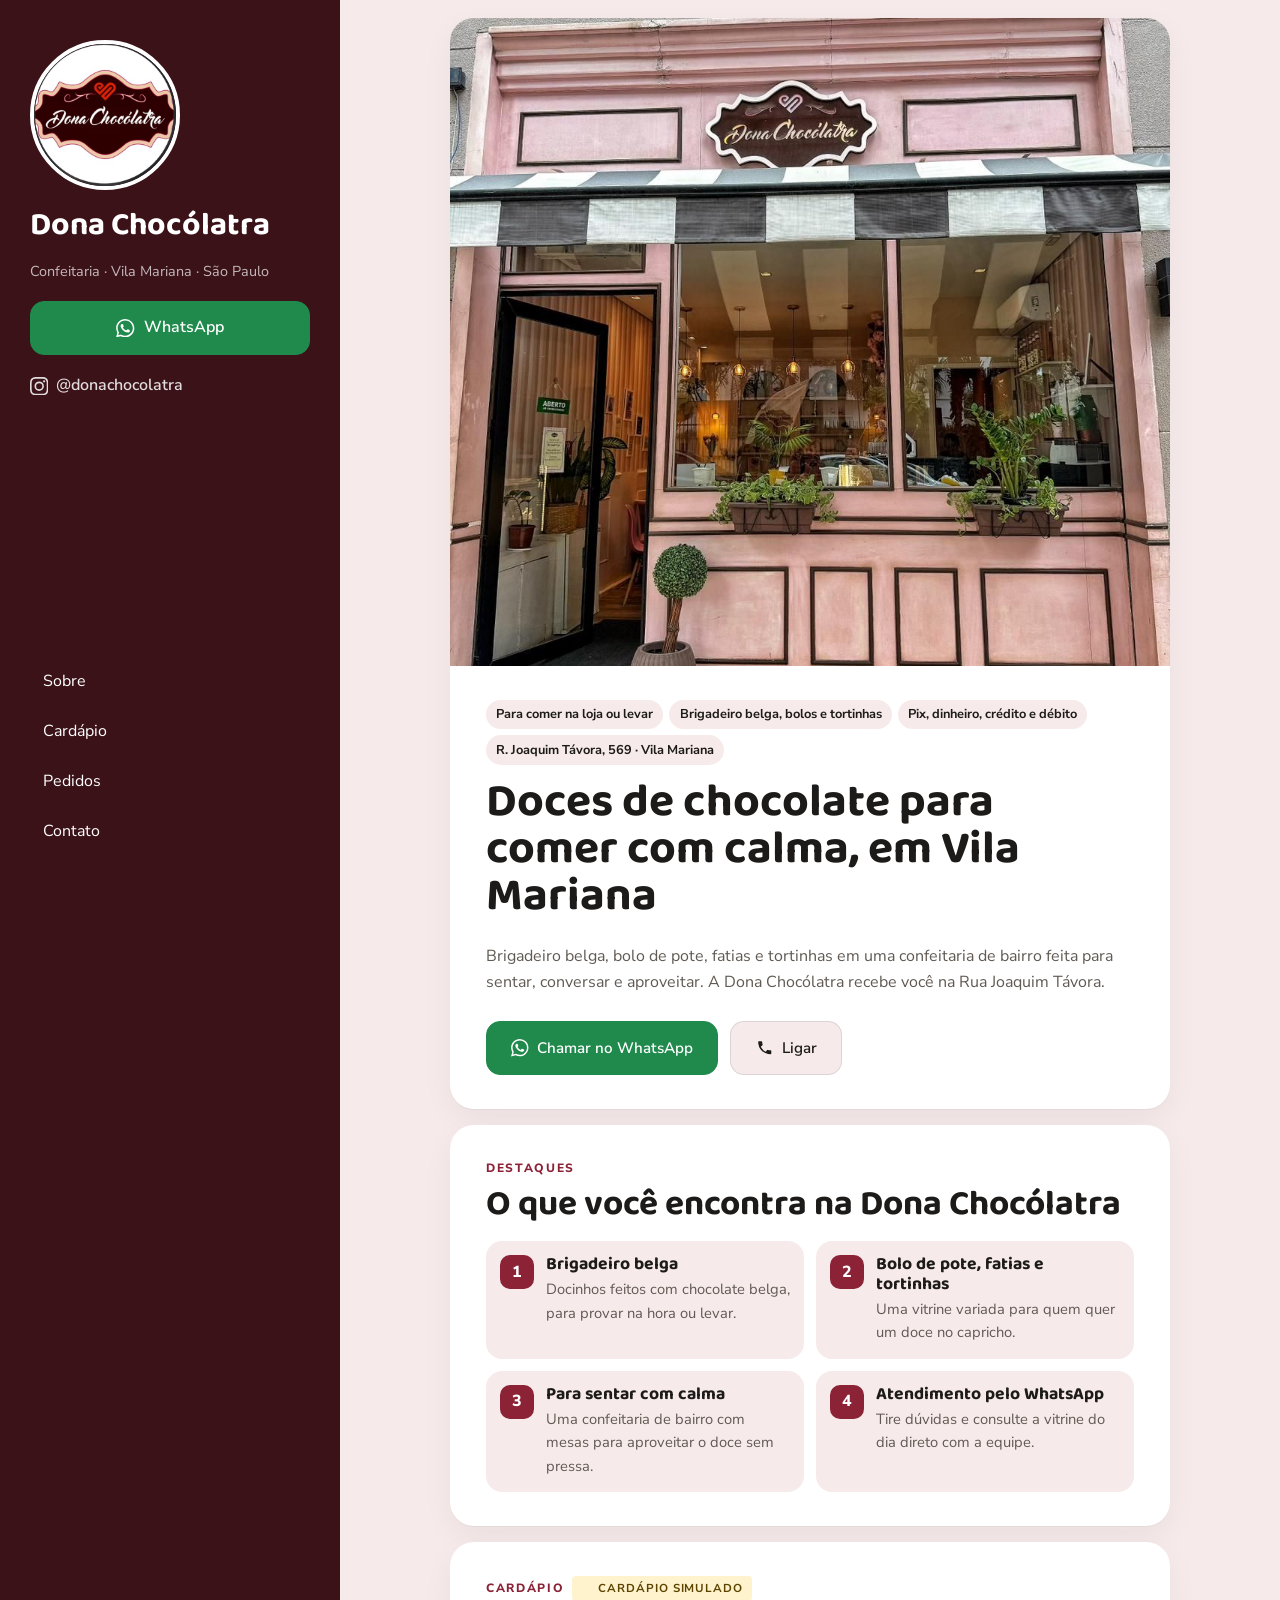
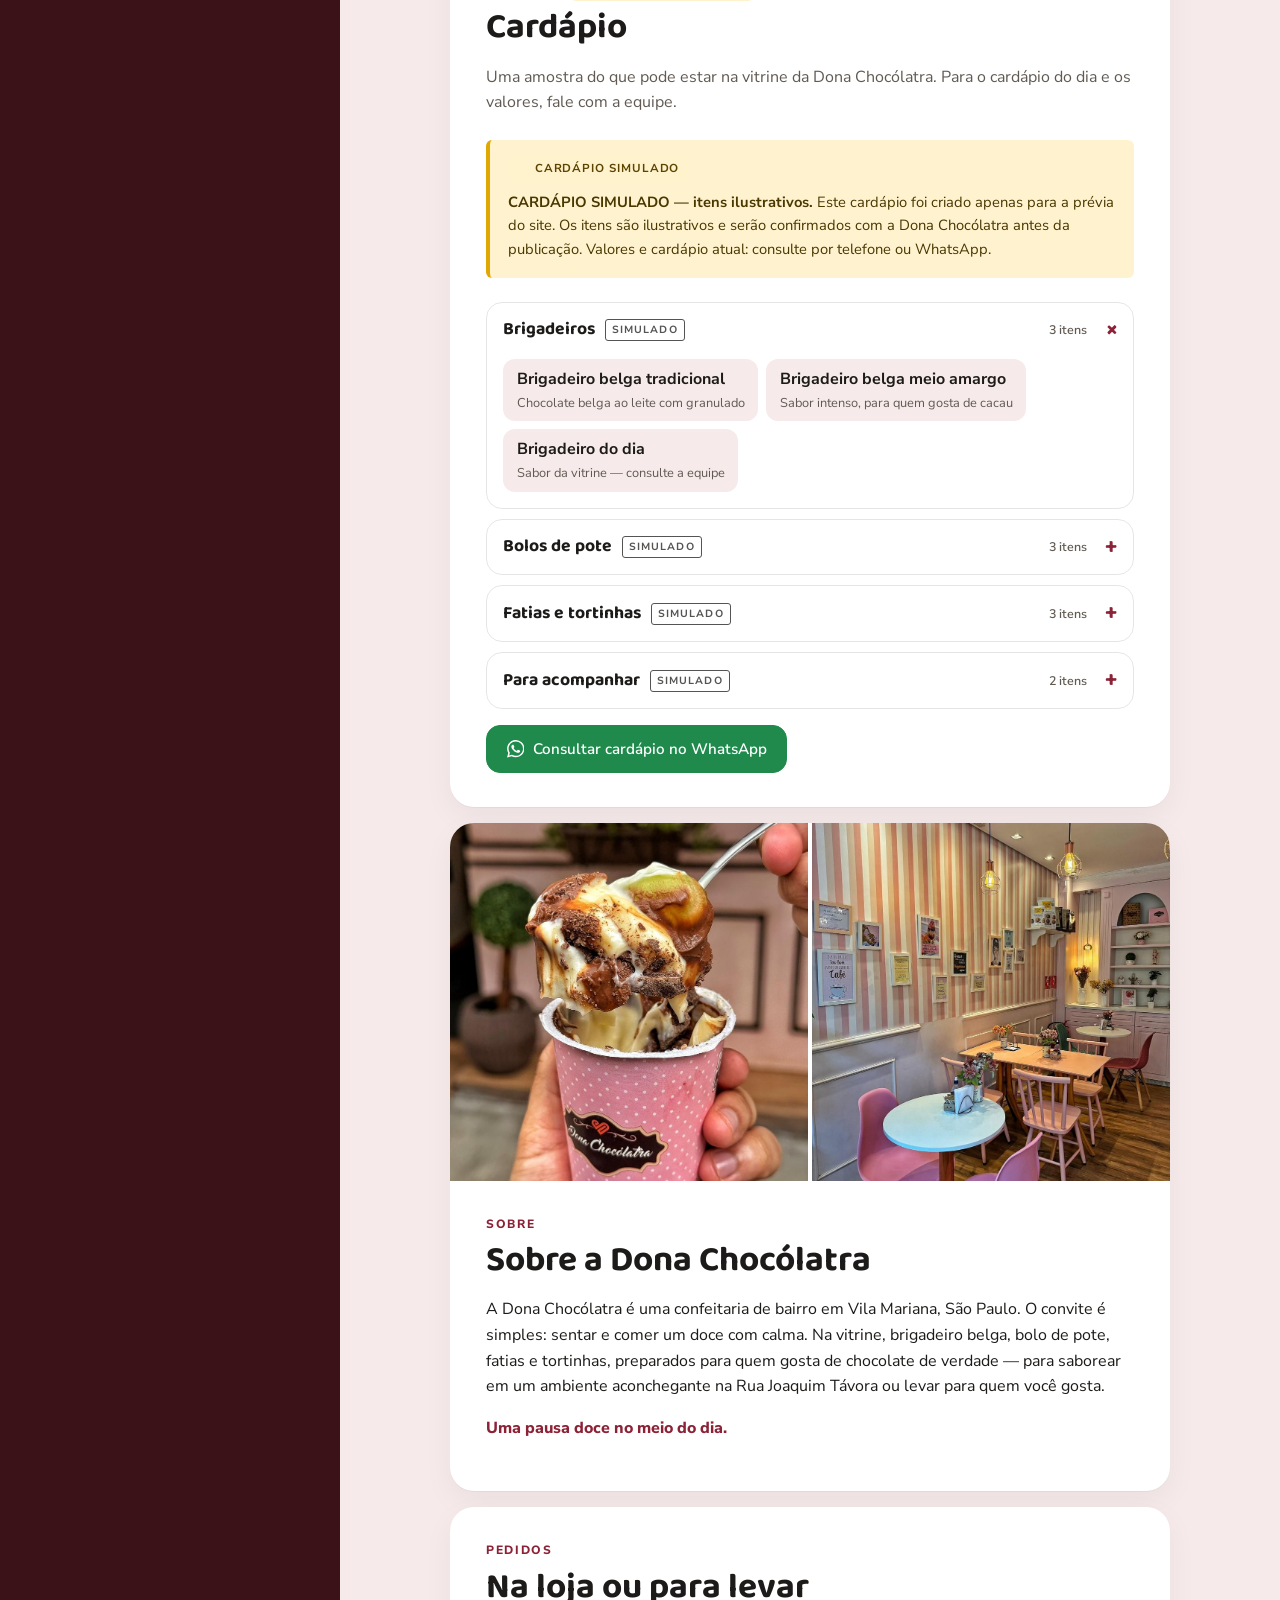
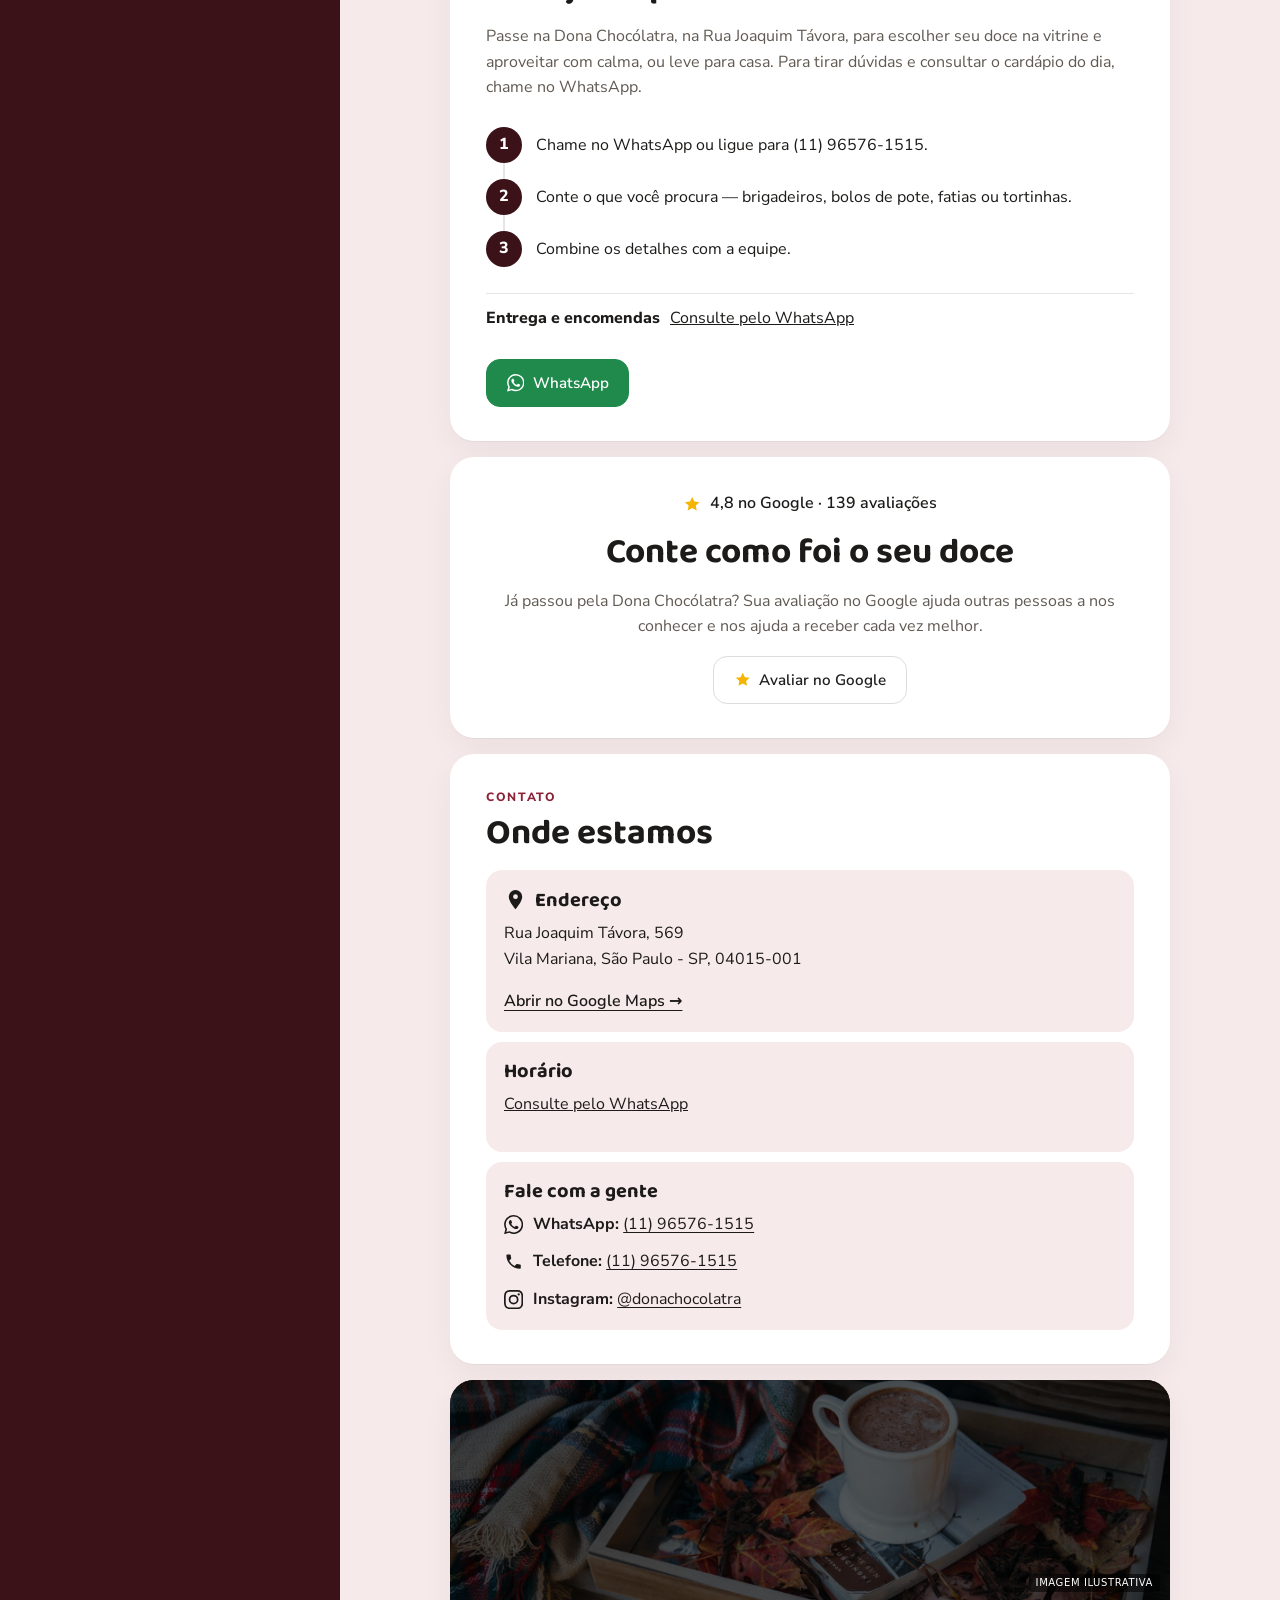
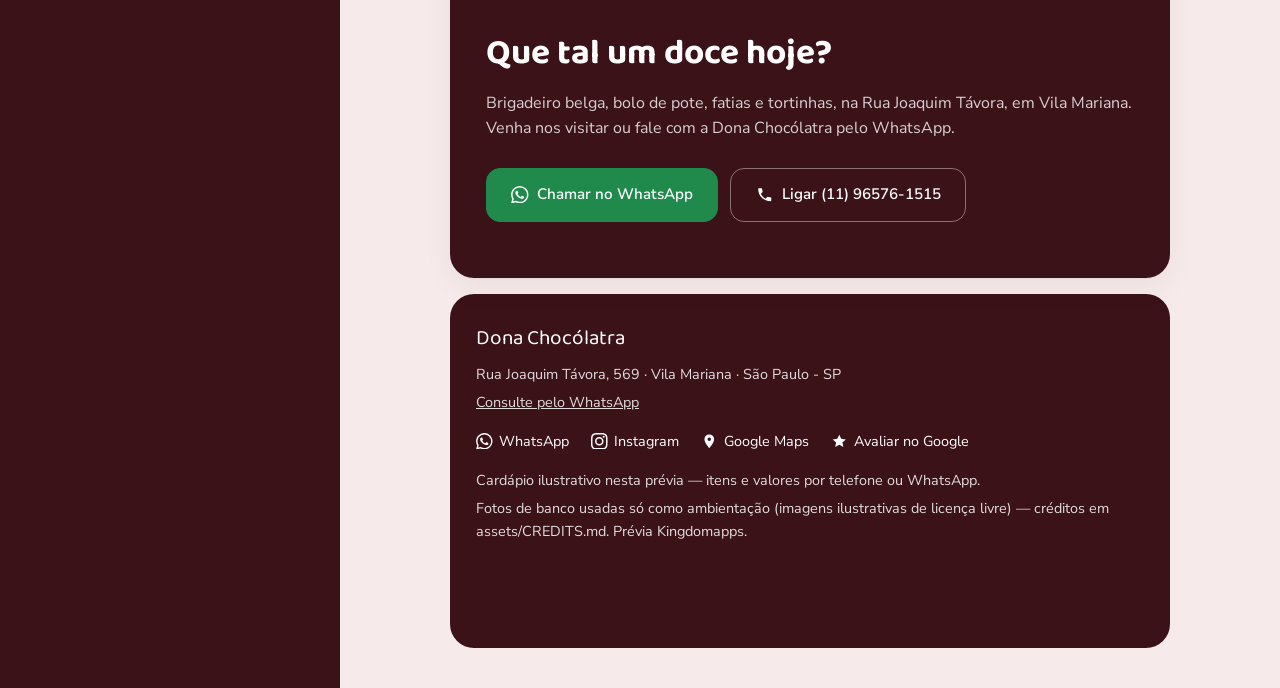
==== v2/index.html @ 901266a9 "publish: Dona Chocólatra — 2 estruturas de layout (copy.md)" ====
<!DOCTYPE html>
<html lang="pt-BR">
<head>
<meta charset="UTF-8" />
<meta name="viewport" content="width=device-width, initial-scale=1" />
<meta name="robots" content="noindex, nofollow" />
<title>Dona Chocólatra | Confeitaria em Vila Mariana, São Paulo</title>
<meta name="description" content="Confeitaria de bairro em Vila Mariana, na Rua Joaquim Távora. Brigadeiro belga, bolo de pote, fatias e tortinhas para comer com calma na loja ou levar. Chame a Dona Chocólatra no WhatsApp." />
<meta name="theme-color" content="#3a1218" />
<link rel="preconnect" href="https://fonts.googleapis.com" />
<link rel="preconnect" href="https://fonts.gstatic.com" crossorigin />
<link rel="stylesheet" href="https://fonts.googleapis.com/css2?family=Baloo+2:wght@600;700;800&family=Nunito+Sans:wght@400;600;700;800&display=swap" />
<link rel="stylesheet" href="../assets/core.css" />
<link rel="stylesheet" href="../assets/E04.css" />
<link rel="stylesheet" href="../assets/lead.css" />
<style>:root{--brand:#8c2236;--brand2:#fbeef0;--brand-ink:#3a1218}</style>
</head>
<body class="est-E04" data-hours='{}' data-hours-unknown='[]'>
<!-- Kingdomapps · estrutura E04 (Coluna de pedido) · v2 · copy: copy.md -->
<a class="skip" href="#conteudo">Pular para o conteúdo</a>
<div class="e4-shell">
<header class="site-header e4-side" id="header">
  <div class="e4-side-inner">
    <a class="brand e4-brand" href="#topo" aria-label="Dona Chocólatra — início"><img class="brand-logo e4-logo" src="../assets/img/logo.jpg" width="400" height="400" alt="Logotipo Dona Chocólatra — placa vinho com coração vermelho e nome em letra cursiva" /><span class="brand-word">Dona Chocólatra</span></a>
    <p class="e4-side-line">Confeitaria · Vila Mariana · São Paulo</p>
    <a class="btn btn-wa btn-lg header-cta e4-side-wa" href="https://wa.me/5511965761515?text=Ol%C3%A1%21%20Vim%20pelo%20site%20da%20Dona%20Choc%C3%B3latra%20e%20gostaria%20de%20mais%20informa%C3%A7%C3%B5es." target="_blank" rel="noopener"><svg viewBox="0 0 24 24" aria-hidden="true" focusable="false"><path fill="currentColor" d="M17.47 14.38c-.3-.15-1.76-.87-2.03-.97-.27-.1-.47-.15-.67.15-.2.3-.77.97-.94 1.16-.17.2-.35.22-.64.07-.3-.15-1.26-.46-2.39-1.47-.88-.79-1.48-1.76-1.65-2.06-.17-.3-.02-.46.13-.6.13-.14.3-.35.45-.52.15-.17.2-.3.3-.5.1-.2.05-.37-.03-.52-.07-.15-.67-1.61-.92-2.2-.24-.58-.49-.5-.67-.51h-.57c-.2 0-.52.07-.8.37-.27.3-1.04 1.02-1.04 2.48s1.07 2.88 1.21 3.07c.15.2 2.1 3.2 5.08 4.49.71.31 1.26.49 1.7.63.71.22 1.36.19 1.87.12.57-.09 1.76-.72 2-1.41.25-.7.25-1.29.18-1.41-.08-.13-.27-.2-.57-.35zM12.05 21.78a9.87 9.87 0 0 1-5.03-1.38l-.36-.21-3.74.98 1-3.65-.24-.37a9.86 9.86 0 0 1-1.51-5.26c0-5.45 4.44-9.88 9.89-9.88 2.64 0 5.12 1.03 6.99 2.9a9.83 9.83 0 0 1 2.89 6.99c0 5.45-4.44 9.88-9.89 9.88zm8.41-18.3A11.82 11.82 0 0 0 12.05 0C5.5 0 .16 5.34.16 11.89c0 2.1.55 4.14 1.59 5.95L.06 24l6.3-1.65a11.88 11.88 0 0 0 5.69 1.45c6.55 0 11.89-5.34 11.89-11.89 0-3.18-1.24-6.17-3.48-8.41z"/></svg><span>WhatsApp</span></a>
    <a class="e4-side-ig" href="https://instagram.com/donachocolatra" target="_blank" rel="noopener"><svg viewBox="0 0 24 24" aria-hidden="true" focusable="false"><path fill="currentColor" d="M12 2.2c3.2 0 3.58.01 4.85.07 3.25.15 4.77 1.69 4.92 4.92.06 1.27.07 1.65.07 4.85s-.01 3.58-.07 4.85c-.15 3.23-1.66 4.77-4.92 4.92-1.27.06-1.65.07-4.85.07s-3.58-.01-4.85-.07c-3.26-.15-4.77-1.7-4.92-4.92C2.17 15.58 2.16 15.2 2.16 12s.01-3.58.07-4.85C2.38 3.92 3.9 2.38 7.15 2.23 8.42 2.17 8.8 2.16 12 2.16zM12 0C8.74 0 8.33.01 7.05.07 2.7.27.27 2.69.07 7.05.01 8.33 0 8.74 0 12s.01 3.67.07 4.95c.2 4.36 2.62 6.78 6.98 6.98C8.33 23.99 8.74 24 12 24s3.67-.01 4.95-.07c4.35-.2 6.78-2.62 6.98-6.98.06-1.28.07-1.69.07-4.95s-.01-3.67-.07-4.95c-.2-4.35-2.62-6.78-6.98-6.98C15.67.01 15.26 0 12 0zm0 5.84a6.16 6.16 0 1 0 0 12.32 6.16 6.16 0 0 0 0-12.32zM12 16a4 4 0 1 1 0-8 4 4 0 0 1 0 8zm6.4-11.85a1.44 1.44 0 1 0 0 2.88 1.44 1.44 0 0 0 0-2.88z"/></svg><span>@donachocolatra</span></a>
    <nav class="site-nav e4-nav" id="site-nav" aria-label="Principal"><ul><li><a href="#sobre">Sobre</a></li><li><a href="#cardapio">Cardápio</a></li><li><a href="#entrega">Pedidos</a></li><li><a href="#contato">Contato</a></li></ul></nav>
  </div>
</header>
<div class="e4-feed">
<main id="conteudo">
<section class="e4-card e4-post" id="topo" aria-labelledby="hero-title">
  <figure class="e4-post-media"><img src="../assets/img/fotos-foto-1.jpg" width="960" height="1280" alt="Fachada rosa da Dona Chocólatra na Rua Joaquim Távora, com toldo listrado e plantas na janela" fetchpriority="high" /></figure>
  <div class="e4-pad">
    <ul class="e4-pills"><li>Para comer na loja ou levar</li><li>Brigadeiro belga, bolos e tortinhas</li><li>Pix, dinheiro, crédito e débito</li><li>R. Joaquim Távora, 569 · Vila Mariana</li></ul>
    <h1 id="hero-title">Doces de chocolate para comer com calma, em Vila Mariana</h1>
    <p class="e4-lead">Brigadeiro belga, bolo de pote, fatias e tortinhas em uma confeitaria de bairro feita para sentar, conversar e aproveitar. A Dona Chocólatra recebe você na Rua Joaquim Távora.</p>
    <div class="hero-ctas"><a class="btn btn-wa btn-lg" href="https://wa.me/5511965761515?text=Ol%C3%A1%21%20Vim%20pelo%20site%20da%20Dona%20Choc%C3%B3latra%20e%20gostaria%20de%20mais%20informa%C3%A7%C3%B5es." target="_blank" rel="noopener"><svg viewBox="0 0 24 24" aria-hidden="true" focusable="false"><path fill="currentColor" d="M17.47 14.38c-.3-.15-1.76-.87-2.03-.97-.27-.1-.47-.15-.67.15-.2.3-.77.97-.94 1.16-.17.2-.35.22-.64.07-.3-.15-1.26-.46-2.39-1.47-.88-.79-1.48-1.76-1.65-2.06-.17-.3-.02-.46.13-.6.13-.14.3-.35.45-.52.15-.17.2-.3.3-.5.1-.2.05-.37-.03-.52-.07-.15-.67-1.61-.92-2.2-.24-.58-.49-.5-.67-.51h-.57c-.2 0-.52.07-.8.37-.27.3-1.04 1.02-1.04 2.48s1.07 2.88 1.21 3.07c.15.2 2.1 3.2 5.08 4.49.71.31 1.26.49 1.7.63.71.22 1.36.19 1.87.12.57-.09 1.76-.72 2-1.41.25-.7.25-1.29.18-1.41-.08-.13-.27-.2-.57-.35zM12.05 21.78a9.87 9.87 0 0 1-5.03-1.38l-.36-.21-3.74.98 1-3.65-.24-.37a9.86 9.86 0 0 1-1.51-5.26c0-5.45 4.44-9.88 9.89-9.88 2.64 0 5.12 1.03 6.99 2.9a9.83 9.83 0 0 1 2.89 6.99c0 5.45-4.44 9.88-9.89 9.88zm8.41-18.3A11.82 11.82 0 0 0 12.05 0C5.5 0 .16 5.34.16 11.89c0 2.1.55 4.14 1.59 5.95L.06 24l6.3-1.65a11.88 11.88 0 0 0 5.69 1.45c6.55 0 11.89-5.34 11.89-11.89 0-3.18-1.24-6.17-3.48-8.41z"/></svg><span>Chamar no WhatsApp</span></a><a class="btn btn-ghost btn-lg btn-tel" href="tel:+5511965761515"><svg viewBox="0 0 24 24" aria-hidden="true" focusable="false"><path fill="currentColor" d="M6.6 10.8a15.1 15.1 0 0 0 6.6 6.6l2.2-2.2a1 1 0 0 1 1-.25 11.4 11.4 0 0 0 3.6.57 1 1 0 0 1 1 1V20a1 1 0 0 1-1 1A17 17 0 0 1 3 4a1 1 0 0 1 1-1h3.5a1 1 0 0 1 1 1c0 1.25.2 2.45.57 3.57a1 1 0 0 1-.25 1z"/></svg><span>Ligar</span></a></div>
  </div>
</section>
<section class="e4-card e4-pad" id="destaques" aria-labelledby="dest-title">
  <p class="e4-kicker">Destaques</p><h2 id="dest-title">O que você encontra na Dona Chocólatra</h2><ul class="e4-feats"><li><span class="e4-ico" aria-hidden="true">1</span><div><h3>Brigadeiro belga</h3><p>Docinhos feitos com chocolate belga, para provar na hora ou levar.</p></div></li><li><span class="e4-ico" aria-hidden="true">2</span><div><h3>Bolo de pote, fatias e tortinhas</h3><p>Uma vitrine variada para quem quer um doce no capricho.</p></div></li><li><span class="e4-ico" aria-hidden="true">3</span><div><h3>Para sentar com calma</h3><p>Uma confeitaria de bairro com mesas para aproveitar o doce sem pressa.</p></div></li><li><span class="e4-ico" aria-hidden="true">4</span><div><h3>Atendimento pelo WhatsApp</h3><p>Tire dúvidas e consulte a vitrine do dia direto com a equipe.</p></div></li></ul>
</section>
<section class="e4-card e4-pad" id="cardapio" aria-labelledby="menu-title">
  <p class="e4-kicker">Cardápio <span class="sim-badge">Cardápio simulado</span></p>
  <h2 id="menu-title">Cardápio</h2><p class="e4-muted">Uma amostra do que pode estar na vitrine da Dona Chocólatra. Para o cardápio do dia e os valores, fale com a equipe.</p>
  <div class="sim-notice" role="note"><span class="sim-badge">Cardápio simulado</span><p><strong>CARDÁPIO SIMULADO — itens ilustrativos.</strong> Este cardápio foi criado apenas para a prévia do site. Os itens são ilustrativos e serão confirmados com a Dona Chocólatra antes da publicação. Valores e cardápio atual: consulte por telefone ou WhatsApp.</p></div>
  <div class="e4-accs"><details class="e4-acc" open><summary><span>Brigadeiros</span> <span class="sim-tag">Simulado</span><span class="e4-count">3 itens</span></summary><ul class="e4-dishes"><li><span class="e4-dish">Brigadeiro belga tradicional</span><small>Chocolate belga ao leite com granulado</small></li><li><span class="e4-dish">Brigadeiro belga meio amargo</span><small>Sabor intenso, para quem gosta de cacau</small></li><li><span class="e4-dish">Brigadeiro do dia</span><small>Sabor da vitrine — consulte a equipe</small></li></ul></details><details class="e4-acc"><summary><span>Bolos de pote</span> <span class="sim-tag">Simulado</span><span class="e4-count">3 itens</span></summary><ul class="e4-dishes"><li><span class="e4-dish">Bolo de pote de chocolate</span><small>Camadas de massa de chocolate e creme</small></li><li><span class="e4-dish">Bolo de pote de dois chocolates</span><small>Creme de chocolate ao leite e chocolate branco</small></li><li><span class="e4-dish">Bolo de pote do dia</span><small>Sabor da semana — consulte a vitrine</small></li></ul></details><details class="e4-acc"><summary><span>Fatias e tortinhas</span> <span class="sim-tag">Simulado</span><span class="e4-count">3 itens</span></summary><ul class="e4-dishes"><li><span class="e4-dish">Fatia de bolo de chocolate</span><small>Massa úmida com recheio cremoso</small></li><li><span class="e4-dish">Tortinha de chocolate</span><small>Base crocante e ganache</small></li><li><span class="e4-dish">Tortinha do dia</span><small>Criação da semana — consulte a equipe</small></li></ul></details><details class="e4-acc"><summary><span>Para acompanhar</span> <span class="sim-tag">Simulado</span><span class="e4-count">2 itens</span></summary><ul class="e4-dishes"><li><span class="e4-dish">Café espresso</span><small>Café curto para acompanhar o doce</small></li><li><span class="e4-dish">Chocolate quente</span><small>Bebida cremosa de chocolate</small></li></ul></details></div>
  <div class="e4-card-cta"><a class="btn btn-wa" href="https://wa.me/5511965761515?text=Ol%C3%A1%21%20Vim%20pelo%20site%20da%20Dona%20Choc%C3%B3latra%20e%20gostaria%20de%20mais%20informa%C3%A7%C3%B5es." target="_blank" rel="noopener"><svg viewBox="0 0 24 24" aria-hidden="true" focusable="false"><path fill="currentColor" d="M17.47 14.38c-.3-.15-1.76-.87-2.03-.97-.27-.1-.47-.15-.67.15-.2.3-.77.97-.94 1.16-.17.2-.35.22-.64.07-.3-.15-1.26-.46-2.39-1.47-.88-.79-1.48-1.76-1.65-2.06-.17-.3-.02-.46.13-.6.13-.14.3-.35.45-.52.15-.17.2-.3.3-.5.1-.2.05-.37-.03-.52-.07-.15-.67-1.61-.92-2.2-.24-.58-.49-.5-.67-.51h-.57c-.2 0-.52.07-.8.37-.27.3-1.04 1.02-1.04 2.48s1.07 2.88 1.21 3.07c.15.2 2.1 3.2 5.08 4.49.71.31 1.26.49 1.7.63.71.22 1.36.19 1.87.12.57-.09 1.76-.72 2-1.41.25-.7.25-1.29.18-1.41-.08-.13-.27-.2-.57-.35zM12.05 21.78a9.87 9.87 0 0 1-5.03-1.38l-.36-.21-3.74.98 1-3.65-.24-.37a9.86 9.86 0 0 1-1.51-5.26c0-5.45 4.44-9.88 9.89-9.88 2.64 0 5.12 1.03 6.99 2.9a9.83 9.83 0 0 1 2.89 6.99c0 5.45-4.44 9.88-9.89 9.88zm8.41-18.3A11.82 11.82 0 0 0 12.05 0C5.5 0 .16 5.34.16 11.89c0 2.1.55 4.14 1.59 5.95L.06 24l6.3-1.65a11.88 11.88 0 0 0 5.69 1.45c6.55 0 11.89-5.34 11.89-11.89 0-3.18-1.24-6.17-3.48-8.41z"/></svg><span>Consultar cardápio no WhatsApp</span></a></div>
</section>
<section class="e4-card" id="sobre" aria-labelledby="sobre-title">
  <div class="e4-pics e4-pics-2"><figure class="e4-pic"><img src="../assets/img/fotos-foto-3.jpg" width="960" height="1280" alt="Copo da Dona Chocólatra com sobremesa de chocolate e creme" loading="lazy" decoding="async" /></figure><figure class="e4-pic"><img src="../assets/img/fotos-foto-4.jpg" width="960" height="1280" alt="Salão com parede listrada em rosa, quadros e mesas com flores" loading="lazy" decoding="async" /></figure></div>
  <div class="e4-pad"><p class="e4-kicker">Sobre</p><h2 id="sobre-title">Sobre a Dona Chocólatra</h2><p>A Dona Chocólatra é uma confeitaria de bairro em Vila Mariana, São Paulo. O convite é simples: sentar e comer um doce com calma. Na vitrine, brigadeiro belga, bolo de pote, fatias e tortinhas, preparados para quem gosta de chocolate de verdade — para saborear em um ambiente aconchegante na Rua Joaquim Távora ou levar para quem você gosta.</p><p class="e4-apoio">Uma pausa doce no meio do dia.</p></div>
</section>
<section class="e4-card e4-pad" id="entrega" aria-labelledby="ent-title">
  <p class="e4-kicker">Pedidos</p><h2 id="ent-title">Na loja ou para levar</h2><p class="e4-muted">Passe na Dona Chocólatra, na Rua Joaquim Távora, para escolher seu doce na vitrine e aproveitar com calma, ou leve para casa. Para tirar dúvidas e consultar o cardápio do dia, chame no WhatsApp.</p>
  
  <ol class="e4-vline"><li><span class="e4-dot" aria-hidden="true">1</span><p>Chame no WhatsApp ou ligue para (11) 96576-1515.</p></li><li><span class="e4-dot" aria-hidden="true">2</span><p>Conte o que você procura — brigadeiros, bolos de pote, fatias ou tortinhas.</p></li><li><span class="e4-dot" aria-hidden="true">3</span><p>Combine os detalhes com a equipe.</p></li></ol>
  <dl class="e4-kv"><div><dt>Entrega e encomendas</dt><dd><a href="https://wa.me/5511965761515?text=Ol%C3%A1%21%20Vim%20pelo%20site%20da%20Dona%20Choc%C3%B3latra%20e%20gostaria%20de%20mais%20informa%C3%A7%C3%B5es." target="_blank" rel="noopener">Consulte pelo WhatsApp</a></dd></div></dl>
  <div class="order-links"><a class="btn btn-wa" href="https://wa.me/5511965761515?text=Ol%C3%A1%21%20Vim%20pelo%20site%20da%20Dona%20Choc%C3%B3latra%20e%20gostaria%20de%20mais%20informa%C3%A7%C3%B5es." target="_blank" rel="noopener"><svg viewBox="0 0 24 24" aria-hidden="true" focusable="false"><path fill="currentColor" d="M17.47 14.38c-.3-.15-1.76-.87-2.03-.97-.27-.1-.47-.15-.67.15-.2.3-.77.97-.94 1.16-.17.2-.35.22-.64.07-.3-.15-1.26-.46-2.39-1.47-.88-.79-1.48-1.76-1.65-2.06-.17-.3-.02-.46.13-.6.13-.14.3-.35.45-.52.15-.17.2-.3.3-.5.1-.2.05-.37-.03-.52-.07-.15-.67-1.61-.92-2.2-.24-.58-.49-.5-.67-.51h-.57c-.2 0-.52.07-.8.37-.27.3-1.04 1.02-1.04 2.48s1.07 2.88 1.21 3.07c.15.2 2.1 3.2 5.08 4.49.71.31 1.26.49 1.7.63.71.22 1.36.19 1.87.12.57-.09 1.76-.72 2-1.41.25-.7.25-1.29.18-1.41-.08-.13-.27-.2-.57-.35zM12.05 21.78a9.87 9.87 0 0 1-5.03-1.38l-.36-.21-3.74.98 1-3.65-.24-.37a9.86 9.86 0 0 1-1.51-5.26c0-5.45 4.44-9.88 9.89-9.88 2.64 0 5.12 1.03 6.99 2.9a9.83 9.83 0 0 1 2.89 6.99c0 5.45-4.44 9.88-9.89 9.88zm8.41-18.3A11.82 11.82 0 0 0 12.05 0C5.5 0 .16 5.34.16 11.89c0 2.1.55 4.14 1.59 5.95L.06 24l6.3-1.65a11.88 11.88 0 0 0 5.69 1.45c6.55 0 11.89-5.34 11.89-11.89 0-3.18-1.24-6.17-3.48-8.41z"/></svg><span>WhatsApp</span></a></div>
</section>
<section class="e4-card e4-pad e4-review" id="avaliar" aria-labelledby="av-title">
  <p class="selo"><svg viewBox="0 0 24 24" aria-hidden="true" focusable="false"><path fill="currentColor" d="M12 2.5l2.9 6 6.6.8-4.9 4.5 1.3 6.5L12 17.1l-5.9 3.2 1.3-6.5L2.5 9.3l6.6-.8z"/></svg><span>4,8 no Google · 139 avaliações</span></p>
  <h2 id="av-title">Conte como foi o seu doce</h2><p class="e4-muted">Já passou pela Dona Chocólatra? Sua avaliação no Google ajuda outras pessoas a nos conhecer e nos ajuda a receber cada vez melhor.</p><a class="btn btn-review" href="https://search.google.com/local/writereview?placeid=ChIJ6TzaPtZbzpQRmnqxLxA_ln4" target="_blank" rel="noopener"><svg viewBox="0 0 24 24" aria-hidden="true" focusable="false"><path fill="currentColor" d="M12 2.5l2.9 6 6.6.8-4.9 4.5 1.3 6.5L12 17.1l-5.9 3.2 1.3-6.5L2.5 9.3l6.6-.8z"/></svg><span>Avaliar no Google</span></a>
</section>
<section class="e4-card e4-pad" id="contato" aria-labelledby="ct-title">
  <p class="e4-kicker">Contato</p><h2 id="ct-title">Onde estamos</h2>
  <div class="e4-contact"><div class="ct-card ct-addr"><h3><svg viewBox="0 0 24 24" aria-hidden="true" focusable="false"><path fill="currentColor" d="M12 2a7 7 0 0 0-7 7c0 5.25 7 13 7 13s7-7.75 7-13a7 7 0 0 0-7-7zm0 9.5a2.5 2.5 0 1 1 0-5 2.5 2.5 0 0 1 0 5z"/></svg><span>Endereço</span></h3><p>Rua Joaquim Távora, 569<br />Vila Mariana, São Paulo - SP, 04015-001</p><a class="text-link" href="https://www.google.com/maps/place/?q=place_id:ChIJ6TzaPtZbzpQRmnqxLxA_ln4" target="_blank" rel="noopener">Abrir no Google Maps →</a></div><div class="ct-card ct-hours"><h3>Horário</h3><p><a href="https://wa.me/5511965761515?text=Ol%C3%A1%21%20Vim%20pelo%20site%20da%20Dona%20Choc%C3%B3latra%20e%20gostaria%20de%20mais%20informa%C3%A7%C3%B5es." target="_blank" rel="noopener">Consulte pelo WhatsApp</a></p></div><div class="ct-card"><h3>Fale com a gente</h3><ul class="ct-list"><li><svg viewBox="0 0 24 24" aria-hidden="true" focusable="false"><path fill="currentColor" d="M17.47 14.38c-.3-.15-1.76-.87-2.03-.97-.27-.1-.47-.15-.67.15-.2.3-.77.97-.94 1.16-.17.2-.35.22-.64.07-.3-.15-1.26-.46-2.39-1.47-.88-.79-1.48-1.76-1.65-2.06-.17-.3-.02-.46.13-.6.13-.14.3-.35.45-.52.15-.17.2-.3.3-.5.1-.2.05-.37-.03-.52-.07-.15-.67-1.61-.92-2.2-.24-.58-.49-.5-.67-.51h-.57c-.2 0-.52.07-.8.37-.27.3-1.04 1.02-1.04 2.48s1.07 2.88 1.21 3.07c.15.2 2.1 3.2 5.08 4.49.71.31 1.26.49 1.7.63.71.22 1.36.19 1.87.12.57-.09 1.76-.72 2-1.41.25-.7.25-1.29.18-1.41-.08-.13-.27-.2-.57-.35zM12.05 21.78a9.87 9.87 0 0 1-5.03-1.38l-.36-.21-3.74.98 1-3.65-.24-.37a9.86 9.86 0 0 1-1.51-5.26c0-5.45 4.44-9.88 9.89-9.88 2.64 0 5.12 1.03 6.99 2.9a9.83 9.83 0 0 1 2.89 6.99c0 5.45-4.44 9.88-9.89 9.88zm8.41-18.3A11.82 11.82 0 0 0 12.05 0C5.5 0 .16 5.34.16 11.89c0 2.1.55 4.14 1.59 5.95L.06 24l6.3-1.65a11.88 11.88 0 0 0 5.69 1.45c6.55 0 11.89-5.34 11.89-11.89 0-3.18-1.24-6.17-3.48-8.41z"/></svg><span><strong>WhatsApp:</strong> <a href="https://wa.me/5511965761515?text=Ol%C3%A1%21%20Vim%20pelo%20site%20da%20Dona%20Choc%C3%B3latra%20e%20gostaria%20de%20mais%20informa%C3%A7%C3%B5es." target="_blank" rel="noopener">(11) 96576-1515</a></span></li><li><svg viewBox="0 0 24 24" aria-hidden="true" focusable="false"><path fill="currentColor" d="M6.6 10.8a15.1 15.1 0 0 0 6.6 6.6l2.2-2.2a1 1 0 0 1 1-.25 11.4 11.4 0 0 0 3.6.57 1 1 0 0 1 1 1V20a1 1 0 0 1-1 1A17 17 0 0 1 3 4a1 1 0 0 1 1-1h3.5a1 1 0 0 1 1 1c0 1.25.2 2.45.57 3.57a1 1 0 0 1-.25 1z"/></svg><span><strong>Telefone:</strong> <a href="tel:+5511965761515">(11) 96576-1515</a></span></li><li><svg viewBox="0 0 24 24" aria-hidden="true" focusable="false"><path fill="currentColor" d="M12 2.2c3.2 0 3.58.01 4.85.07 3.25.15 4.77 1.69 4.92 4.92.06 1.27.07 1.65.07 4.85s-.01 3.58-.07 4.85c-.15 3.23-1.66 4.77-4.92 4.92-1.27.06-1.65.07-4.85.07s-3.58-.01-4.85-.07c-3.26-.15-4.77-1.7-4.92-4.92C2.17 15.58 2.16 15.2 2.16 12s.01-3.58.07-4.85C2.38 3.92 3.9 2.38 7.15 2.23 8.42 2.17 8.8 2.16 12 2.16zM12 0C8.74 0 8.33.01 7.05.07 2.7.27.27 2.69.07 7.05.01 8.33 0 8.74 0 12s.01 3.67.07 4.95c.2 4.36 2.62 6.78 6.98 6.98C8.33 23.99 8.74 24 12 24s3.67-.01 4.95-.07c4.35-.2 6.78-2.62 6.98-6.98.06-1.28.07-1.69.07-4.95s-.01-3.67-.07-4.95c-.2-4.35-2.62-6.78-6.98-6.98C15.67.01 15.26 0 12 0zm0 5.84a6.16 6.16 0 1 0 0 12.32 6.16 6.16 0 0 0 0-12.32zM12 16a4 4 0 1 1 0-8 4 4 0 0 1 0 8zm6.4-11.85a1.44 1.44 0 1 0 0 2.88 1.44 1.44 0 0 0 0-2.88z"/></svg><span><strong>Instagram:</strong> <a href="https://instagram.com/donachocolatra" target="_blank" rel="noopener">@donachocolatra</a></span></li></ul></div></div>
</section>
<section class="e4-card e4-cta cta-final" id="cta-final" aria-labelledby="cta-title">
  <div class="e4-cta-media"><div class="amb amb-cta" style="--amb:url('../assets/img/ambiente-hot-chocolate.jpg')" aria-hidden="true"><span class="amb-tag">Imagem ilustrativa</span></div></div>
  <div class="e4-pad"><h2 id="cta-title">Que tal um doce hoje?</h2><p>Brigadeiro belga, bolo de pote, fatias e tortinhas, na Rua Joaquim Távora, em Vila Mariana. Venha nos visitar ou fale com a Dona Chocólatra pelo WhatsApp.</p><div class="hero-ctas"><a class="btn btn-wa btn-lg" href="https://wa.me/5511965761515?text=Ol%C3%A1%21%20Vim%20pelo%20site%20da%20Dona%20Choc%C3%B3latra%20e%20gostaria%20de%20mais%20informa%C3%A7%C3%B5es." target="_blank" rel="noopener"><svg viewBox="0 0 24 24" aria-hidden="true" focusable="false"><path fill="currentColor" d="M17.47 14.38c-.3-.15-1.76-.87-2.03-.97-.27-.1-.47-.15-.67.15-.2.3-.77.97-.94 1.16-.17.2-.35.22-.64.07-.3-.15-1.26-.46-2.39-1.47-.88-.79-1.48-1.76-1.65-2.06-.17-.3-.02-.46.13-.6.13-.14.3-.35.45-.52.15-.17.2-.3.3-.5.1-.2.05-.37-.03-.52-.07-.15-.67-1.61-.92-2.2-.24-.58-.49-.5-.67-.51h-.57c-.2 0-.52.07-.8.37-.27.3-1.04 1.02-1.04 2.48s1.07 2.88 1.21 3.07c.15.2 2.1 3.2 5.08 4.49.71.31 1.26.49 1.7.63.71.22 1.36.19 1.87.12.57-.09 1.76-.72 2-1.41.25-.7.25-1.29.18-1.41-.08-.13-.27-.2-.57-.35zM12.05 21.78a9.87 9.87 0 0 1-5.03-1.38l-.36-.21-3.74.98 1-3.65-.24-.37a9.86 9.86 0 0 1-1.51-5.26c0-5.45 4.44-9.88 9.89-9.88 2.64 0 5.12 1.03 6.99 2.9a9.83 9.83 0 0 1 2.89 6.99c0 5.45-4.44 9.88-9.89 9.88zm8.41-18.3A11.82 11.82 0 0 0 12.05 0C5.5 0 .16 5.34.16 11.89c0 2.1.55 4.14 1.59 5.95L.06 24l6.3-1.65a11.88 11.88 0 0 0 5.69 1.45c6.55 0 11.89-5.34 11.89-11.89 0-3.18-1.24-6.17-3.48-8.41z"/></svg><span>Chamar no WhatsApp</span></a><a class="btn btn-ghost btn-lg" href="tel:+5511965761515"><svg viewBox="0 0 24 24" aria-hidden="true" focusable="false"><path fill="currentColor" d="M6.6 10.8a15.1 15.1 0 0 0 6.6 6.6l2.2-2.2a1 1 0 0 1 1-.25 11.4 11.4 0 0 0 3.6.57 1 1 0 0 1 1 1V20a1 1 0 0 1-1 1A17 17 0 0 1 3 4a1 1 0 0 1 1-1h3.5a1 1 0 0 1 1 1c0 1.25.2 2.45.57 3.57a1 1 0 0 1-.25 1z"/></svg><span>Ligar (11) 96576-1515</span></a></div></div>
</section>
</main>
<footer class="site-footer e4-footer">
  <p class="f-name">Dona Chocólatra</p><p>Rua Joaquim Távora, 569 · Vila Mariana · São Paulo - SP</p><p><a href="https://wa.me/5511965761515?text=Ol%C3%A1%21%20Vim%20pelo%20site%20da%20Dona%20Choc%C3%B3latra%20e%20gostaria%20de%20mais%20informa%C3%A7%C3%B5es." target="_blank" rel="noopener">Consulte pelo WhatsApp</a></p>
  <nav class="f-links" aria-label="Links"><a href="https://wa.me/5511965761515?text=Ol%C3%A1%21%20Vim%20pelo%20site%20da%20Dona%20Choc%C3%B3latra%20e%20gostaria%20de%20mais%20informa%C3%A7%C3%B5es." target="_blank" rel="noopener"><svg viewBox="0 0 24 24" aria-hidden="true" focusable="false"><path fill="currentColor" d="M17.47 14.38c-.3-.15-1.76-.87-2.03-.97-.27-.1-.47-.15-.67.15-.2.3-.77.97-.94 1.16-.17.2-.35.22-.64.07-.3-.15-1.26-.46-2.39-1.47-.88-.79-1.48-1.76-1.65-2.06-.17-.3-.02-.46.13-.6.13-.14.3-.35.45-.52.15-.17.2-.3.3-.5.1-.2.05-.37-.03-.52-.07-.15-.67-1.61-.92-2.2-.24-.58-.49-.5-.67-.51h-.57c-.2 0-.52.07-.8.37-.27.3-1.04 1.02-1.04 2.48s1.07 2.88 1.21 3.07c.15.2 2.1 3.2 5.08 4.49.71.31 1.26.49 1.7.63.71.22 1.36.19 1.87.12.57-.09 1.76-.72 2-1.41.25-.7.25-1.29.18-1.41-.08-.13-.27-.2-.57-.35zM12.05 21.78a9.87 9.87 0 0 1-5.03-1.38l-.36-.21-3.74.98 1-3.65-.24-.37a9.86 9.86 0 0 1-1.51-5.26c0-5.45 4.44-9.88 9.89-9.88 2.64 0 5.12 1.03 6.99 2.9a9.83 9.83 0 0 1 2.89 6.99c0 5.45-4.44 9.88-9.89 9.88zm8.41-18.3A11.82 11.82 0 0 0 12.05 0C5.5 0 .16 5.34.16 11.89c0 2.1.55 4.14 1.59 5.95L.06 24l6.3-1.65a11.88 11.88 0 0 0 5.69 1.45c6.55 0 11.89-5.34 11.89-11.89 0-3.18-1.24-6.17-3.48-8.41z"/></svg><span>WhatsApp</span></a><a href="https://instagram.com/donachocolatra" target="_blank" rel="noopener"><svg viewBox="0 0 24 24" aria-hidden="true" focusable="false"><path fill="currentColor" d="M12 2.2c3.2 0 3.58.01 4.85.07 3.25.15 4.77 1.69 4.92 4.92.06 1.27.07 1.65.07 4.85s-.01 3.58-.07 4.85c-.15 3.23-1.66 4.77-4.92 4.92-1.27.06-1.65.07-4.85.07s-3.58-.01-4.85-.07c-3.26-.15-4.77-1.7-4.92-4.92C2.17 15.58 2.16 15.2 2.16 12s.01-3.58.07-4.85C2.38 3.92 3.9 2.38 7.15 2.23 8.42 2.17 8.8 2.16 12 2.16zM12 0C8.74 0 8.33.01 7.05.07 2.7.27.27 2.69.07 7.05.01 8.33 0 8.74 0 12s.01 3.67.07 4.95c.2 4.36 2.62 6.78 6.98 6.98C8.33 23.99 8.74 24 12 24s3.67-.01 4.95-.07c4.35-.2 6.78-2.62 6.98-6.98.06-1.28.07-1.69.07-4.95s-.01-3.67-.07-4.95c-.2-4.35-2.62-6.78-6.98-6.98C15.67.01 15.26 0 12 0zm0 5.84a6.16 6.16 0 1 0 0 12.32 6.16 6.16 0 0 0 0-12.32zM12 16a4 4 0 1 1 0-8 4 4 0 0 1 0 8zm6.4-11.85a1.44 1.44 0 1 0 0 2.88 1.44 1.44 0 0 0 0-2.88z"/></svg><span>Instagram</span></a><a href="https://www.google.com/maps/place/?q=place_id:ChIJ6TzaPtZbzpQRmnqxLxA_ln4" target="_blank" rel="noopener"><svg viewBox="0 0 24 24" aria-hidden="true" focusable="false"><path fill="currentColor" d="M12 2a7 7 0 0 0-7 7c0 5.25 7 13 7 13s7-7.75 7-13a7 7 0 0 0-7-7zm0 9.5a2.5 2.5 0 1 1 0-5 2.5 2.5 0 0 1 0 5z"/></svg><span>Google Maps</span></a><a href="https://search.google.com/local/writereview?placeid=ChIJ6TzaPtZbzpQRmnqxLxA_ln4" target="_blank" rel="noopener"><svg viewBox="0 0 24 24" aria-hidden="true" focusable="false"><path fill="currentColor" d="M12 2.5l2.9 6 6.6.8-4.9 4.5 1.3 6.5L12 17.1l-5.9 3.2 1.3-6.5L2.5 9.3l6.6-.8z"/></svg><span>Avaliar no Google</span></a></nav>
  <p class="f-note">Cardápio ilustrativo nesta prévia — itens e valores por telefone ou WhatsApp.</p>
  <p class="f-credit">Fotos de banco usadas só como ambientação (imagens ilustrativas de licença livre) — créditos em assets/CREDITS.md. Prévia Kingdomapps.</p>
</footer>
</div>
</div>
<a class="wa-float" href="https://wa.me/5511965761515?text=Ol%C3%A1%21%20Vim%20pelo%20site%20da%20Dona%20Choc%C3%B3latra%20e%20gostaria%20de%20mais%20informa%C3%A7%C3%B5es." target="_blank" rel="noopener" aria-label="Chamar a Dona Chocólatra no WhatsApp"><svg viewBox="0 0 24 24" aria-hidden="true" focusable="false"><path fill="currentColor" d="M17.47 14.38c-.3-.15-1.76-.87-2.03-.97-.27-.1-.47-.15-.67.15-.2.3-.77.97-.94 1.16-.17.2-.35.22-.64.07-.3-.15-1.26-.46-2.39-1.47-.88-.79-1.48-1.76-1.65-2.06-.17-.3-.02-.46.13-.6.13-.14.3-.35.45-.52.15-.17.2-.3.3-.5.1-.2.05-.37-.03-.52-.07-.15-.67-1.61-.92-2.2-.24-.58-.49-.5-.67-.51h-.57c-.2 0-.52.07-.8.37-.27.3-1.04 1.02-1.04 2.48s1.07 2.88 1.21 3.07c.15.2 2.1 3.2 5.08 4.49.71.31 1.26.49 1.7.63.71.22 1.36.19 1.87.12.57-.09 1.76-.72 2-1.41.25-.7.25-1.29.18-1.41-.08-.13-.27-.2-.57-.35zM12.05 21.78a9.87 9.87 0 0 1-5.03-1.38l-.36-.21-3.74.98 1-3.65-.24-.37a9.86 9.86 0 0 1-1.51-5.26c0-5.45 4.44-9.88 9.89-9.88 2.64 0 5.12 1.03 6.99 2.9a9.83 9.83 0 0 1 2.89 6.99c0 5.45-4.44 9.88-9.89 9.88zm8.41-18.3A11.82 11.82 0 0 0 12.05 0C5.5 0 .16 5.34.16 11.89c0 2.1.55 4.14 1.59 5.95L.06 24l6.3-1.65a11.88 11.88 0 0 0 5.69 1.45c6.55 0 11.89-5.34 11.89-11.89 0-3.18-1.24-6.17-3.48-8.41z"/></svg><span>Chamar no WhatsApp</span></a>
<script src="../assets/site.js" defer></script>
</body>
</html>
---- assets/core.css ----
/* Kingdomapps — base institucional (estrutura e mecânica comuns às 3 skins) */
*,*::before,*::after{box-sizing:border-box}
html{scroll-behavior:smooth;-webkit-text-size-adjust:100%}
body{margin:0;background:var(--bg);color:var(--ink);font-family:var(--font-body);font-size:16px;line-height:1.6;text-rendering:optimizeLegibility}
img{max-width:100%;height:auto;display:block}
a{color:inherit}
h1,h2,h3{font-family:var(--font-display);line-height:1.1;margin:0 0 .5em;font-weight:var(--display-weight,600)}
p{margin:0 0 1em}
ul,ol{margin:0;padding:0}
svg{width:1.15em;height:1.15em;flex:none}
.sr-only{position:absolute;width:1px;height:1px;overflow:hidden;clip:rect(0 0 0 0);white-space:nowrap}
.skip{position:absolute;left:12px;top:-60px;z-index:100;background:var(--ink);color:var(--bg);padding:10px 14px}
.skip:focus{top:12px}
:focus-visible{outline:3px solid var(--focus,var(--brand2));outline-offset:3px}
.wrap{width:100%;max-width:1180px;margin:0 auto;padding:0 20px}
.sec{padding:var(--sec-pad,72px) 0;position:relative}
.kicker{font-size:.78rem;letter-spacing:.18em;text-transform:uppercase;color:var(--muted);margin-bottom:.8em;display:flex;align-items:center;gap:.6em;flex-wrap:wrap}
.lead{font-size:1.08rem;color:var(--muted)}
.tbc{display:inline-block;font-size:.78em;padding:.1em .6em;border:1px dashed currentColor;border-radius:99px;opacity:.85;white-space:nowrap}
.interim-flag{margin:0;padding:8px 20px;background:#fff3cd;color:#5c4400;font:600 13px/1.4 system-ui,sans-serif;text-align:center}
/* botões */
.btn{display:inline-flex;align-items:center;justify-content:center;gap:.55em;min-height:46px;padding:.7em 1.3em;text-decoration:none;font-weight:600;border:1px solid transparent;border-radius:var(--btn-radius,6px);cursor:pointer;transition:transform .15s ease,background .2s ease,color .2s ease,border-color .2s ease;font-family:var(--font-btn,var(--font-body));letter-spacing:var(--btn-track,0);text-transform:var(--btn-case,none);font-size:var(--btn-size,.95rem)}
.btn:hover{transform:translateY(-1px)}
.btn-lg{min-height:54px;padding:.85em 1.6em}
.btn-sm{min-height:40px;padding:.5em 1em;font-size:.85rem}
.btn-wa{background:var(--wa-bg);color:var(--wa-ink);border-color:var(--wa-bg)}
.btn-wa:hover{background:var(--wa-hover,var(--wa-bg))}
.btn-ghost{background:transparent;color:inherit;border-color:currentColor}
.btn-review{background:var(--review-bg,#fff);color:var(--review-ink,#1f1f1f);border-color:var(--review-line,#dadce0)}
.btn-review svg{color:#f4b400}
/* header */
.site-header{position:sticky;top:0;z-index:50;background:var(--header-bg,var(--bg));color:var(--header-ink,var(--ink));transition:background .25s ease,box-shadow .25s ease}
.header-inner{display:flex;align-items:center;gap:16px;min-height:68px}
.brand{display:flex;align-items:center;gap:10px;text-decoration:none;margin-right:auto}
.brand-logo{width:46px;height:46px;object-fit:cover;border-radius:var(--logo-radius,50%);background:#fff}
.brand-word{font-family:var(--font-display);font-size:1.35rem;font-weight:var(--display-weight,600);line-height:1}
.site-nav ul{list-style:none;display:flex;gap:26px}
.site-nav a{text-decoration:none;font-size:.9rem}
.site-nav a:hover{text-decoration:underline;text-underline-offset:6px}
.nav-toggle{display:none;background:none;border:0;color:inherit;width:44px;height:44px;cursor:pointer;padding:0}
.nav-toggle .bars,.nav-toggle .bars::before,.nav-toggle .bars::after{display:block;width:22px;height:2px;background:currentColor;margin:auto;position:relative;transition:transform .2s ease}
.nav-toggle .bars::before,.nav-toggle .bars::after{content:"";position:absolute;left:0}
.nav-toggle .bars::before{top:-7px}.nav-toggle .bars::after{top:7px}
.nav-open .nav-toggle .bars{background:transparent}
.nav-open .nav-toggle .bars::before{transform:translateY(7px) rotate(45deg)}
.nav-open .nav-toggle .bars::after{transform:translateY(-7px) rotate(-45deg)}
@media (max-width:880px){
  .nav-toggle{display:block}
  .header-cta span{display:none}
  .header-cta{padding:.5em .7em}
  .site-nav{position:fixed;inset:68px 0 auto 0;background:var(--nav-mobile-bg,var(--bg));color:var(--ink);padding:12px 20px 24px;box-shadow:0 18px 30px rgba(0,0,0,.18);transform:translateY(-12px);opacity:0;visibility:hidden;transition:.2s ease}
  .nav-open .site-nav{transform:none;opacity:1;visibility:visible}
  .site-nav ul{flex-direction:column;gap:0}
  .site-nav a{display:block;padding:14px 0;font-size:1.05rem;border-bottom:1px solid var(--line)}
}
/* hero */
.hero{position:relative;overflow:hidden}
.hero-media{margin:0}
.hero-media img{width:100%;height:100%;object-fit:cover}
.hero-copy{position:relative}
.hero h1{font-size:clamp(2.3rem,6vw,4.4rem)}
.eyebrow{font-size:.8rem;letter-spacing:.2em;text-transform:uppercase;margin-bottom:1.1em}
.hero-ctas{display:flex;flex-wrap:wrap;gap:12px;margin:1.6em 0 1.4em}
.chips{list-style:none;display:flex;flex-wrap:wrap;gap:8px}
.chips li{font-size:.85rem;padding:.35em .85em;border:1px solid var(--chip-line,currentColor);border-radius:var(--chip-radius,99px)}
.open-badge{display:inline-flex;align-items:center;gap:.5em;font-size:.85rem;font-weight:600;margin:0}
.open-badge::before{content:"";width:9px;height:9px;border-radius:50%;background:#2fbf71;box-shadow:0 0 0 4px rgba(47,191,113,.2)}
.open-badge[hidden]{display:none}
/* sobre + galeria */
.sobre-grid{display:grid;gap:40px}
.apoio{font-weight:600}
.gallery{display:grid;grid-template-columns:repeat(2,1fr);gap:var(--gal-gap,10px)}
.g-item{margin:0;position:relative;overflow:hidden;border-radius:var(--img-radius,0)}
.g-item img{width:100%;height:100%;object-fit:cover;aspect-ratio:1/1}
.g-item figcaption{position:absolute;left:0;right:0;bottom:0;padding:22px 10px 8px;font-size:.78rem;color:#fff;background:linear-gradient(transparent,rgba(0,0,0,.72))}
@media (min-width:900px){.sobre-grid{grid-template-columns:1fr 1.15fr;align-items:center;gap:64px}}
/* destaques */
.feats{list-style:none;display:grid;gap:18px;grid-template-columns:1fr;margin-top:28px}
@media (min-width:640px){.feats{grid-template-columns:repeat(2,1fr)}}
@media (min-width:1000px){.feats{grid-template-columns:repeat(4,1fr)}}
.feat h3{font-size:1.3rem}
.feat p{margin:0;color:var(--muted)}
.feat-n{display:block;font-family:var(--font-display);font-size:1.1rem;margin-bottom:.6em;color:var(--accent)}
/* cardápio */
.cardapio{overflow:hidden}
.amb{position:absolute;inset:0;background-image:var(--amb);background-size:cover;background-position:center;z-index:0}
.amb::after{content:"";position:absolute;inset:0;background:var(--amb-overlay,rgba(0,0,0,.6))}
.amb-tag{position:absolute;right:10px;bottom:8px;z-index:2;font:500 10px/1 system-ui,sans-serif;letter-spacing:.06em;text-transform:uppercase;color:#fff;background:rgba(0,0,0,.55);padding:4px 7px;border-radius:3px}
.amb-menu{bottom:auto;height:var(--amb-menu-h,320px)}
.cardapio .wrap,.cta-final .wrap{position:relative;z-index:1}
.menu-head{max-width:720px}
.sim-badge{display:inline-flex;align-items:center;gap:.4em;font:700 .72rem/1 var(--font-body);letter-spacing:.08em;text-transform:uppercase;background:var(--sim-bg,#fff3cd);color:var(--sim-ink,#5c4400);padding:.5em .75em;border-radius:4px}
.sim-badge::before{content:"!";display:inline-grid;place-items:center;width:1.3em;height:1.3em;border-radius:50%;background:currentColor;color:var(--sim-bg,#fff3cd);font-size:.9em}
.sim-notice{display:flex;flex-direction:column;gap:10px;align-items:flex-start;margin:24px 0;padding:16px 18px;background:var(--notice-bg,rgba(255,243,205,.95));color:var(--notice-ink,#4a3800);border-left:4px solid #e0a800;border-radius:6px;font-size:.92rem}
.sim-notice p{margin:0}
.menu-tabs{display:flex;flex-wrap:wrap;gap:8px;margin:8px 0 22px}
.menu-tabs [role=tab]{font:inherit;cursor:pointer;min-height:44px;padding:.5em 1.1em;border:1px solid var(--line);background:transparent;color:inherit;border-radius:var(--btn-radius,6px)}
.menu-tabs [role=tab][aria-selected=true]{background:var(--tab-on-bg,var(--ink));color:var(--tab-on-ink,var(--bg));border-color:var(--tab-on-bg,var(--ink))}
.menu-panel{padding:22px;background:var(--surface);border:1px solid var(--line);border-radius:var(--card-radius,8px)}
.menu-cat{font-size:1.4rem;display:flex;align-items:center;gap:.6em;flex-wrap:wrap}
.sim-tag{font:700 .65rem/1 var(--font-body);letter-spacing:.1em;text-transform:uppercase;padding:.45em .6em;border:1px solid currentColor;border-radius:3px;opacity:.75}
.menu-list{list-style:none;display:grid;gap:0}
@media (min-width:820px){.menu-list{grid-template-columns:1fr 1fr;column-gap:40px}}
.mi{display:grid;grid-template-columns:1fr auto;gap:2px 16px;padding:14px 0;border-bottom:1px dashed var(--line)}
.mi-name{font-weight:600}
.mi-desc{grid-column:1/2;grid-row:2;font-size:.9rem;color:var(--muted)}
.mi-price{grid-column:2;grid-row:1;white-space:nowrap;font-weight:600;color:var(--price,var(--accent))}
.mi-price .pl{font-weight:400;font-size:.78rem;color:var(--muted)}
.menu-note{margin:14px 0 0;color:var(--muted)}
.menu-cta{margin-top:26px}
/* entrega */
.entrega-grid{display:grid;gap:36px}
@media (min-width:900px){.entrega-grid{grid-template-columns:1.1fr 1fr;align-items:start;gap:64px}}
.kv{display:grid;gap:10px;margin:18px 0 0}
.kv div{display:flex;flex-wrap:wrap;gap:6px 12px;align-items:center;padding:10px 0;border-top:1px solid var(--line)}
.kv dt{font-weight:600}.kv dd{margin:0}
.steps-box{padding:26px;background:var(--surface);border:1px solid var(--line);border-radius:var(--card-radius,8px)}
.steps{counter-reset:s;list-style:none;display:grid;gap:12px;margin-bottom:22px}
.steps li{counter-increment:s;display:grid;grid-template-columns:34px 1fr;gap:12px;align-items:start}
.steps li::before{content:counter(s);display:grid;place-items:center;width:34px;height:34px;border-radius:50%;background:var(--accent);color:var(--accent-ink);font-weight:700}
.order-links{display:flex;flex-wrap:wrap;gap:12px;align-items:center}
.app-link{display:inline-flex;align-items:center;gap:.55em;min-height:46px;padding:.5em 1em;border:1px solid var(--line);border-radius:var(--btn-radius,6px);text-decoration:none;font-weight:600;background:var(--surface)}
.app-link svg{width:28px;height:28px}
/* avaliar */
.avaliar-inner{max-width:760px;text-align:center;margin:0 auto}
.selo{display:inline-flex;align-items:center;gap:.5em;font-weight:600;margin-bottom:1em}
.selo svg{color:#f4b400}
/* contato */
.contato-grid{display:grid;gap:22px}
@media (min-width:900px){.contato-grid{grid-template-columns:repeat(3,1fr)}.ct-head{grid-column:1/-1}}
.ct-card{padding:24px;background:var(--surface);border:1px solid var(--line);border-radius:var(--card-radius,8px)}
.ct-card h3{display:flex;align-items:center;gap:.4em;font-size:1.25rem}
.ct-list{list-style:none;display:grid;gap:12px}
.ct-list li{display:flex;gap:10px;align-items:flex-start}
.ct-list li svg{margin-top:.2em;width:1.2em;height:1.2em}
.ct-list a{text-underline-offset:3px}
.text-link{font-weight:600;text-underline-offset:4px}
/* cta final */
.cta-final{overflow:hidden;color:#fff}
.cta-inner{text-align:center;max-width:760px}
.cta-inner .hero-ctas{justify-content:center}
.amb-cta::after{background:var(--amb-cta-overlay,rgba(0,0,0,.62))}
/* footer */
.site-footer{padding:48px 0 110px;background:var(--footer-bg,var(--ink));color:var(--footer-ink,var(--bg))}
.footer-inner{display:grid;gap:22px}
.f-brand{display:flex;gap:14px;align-items:flex-start}
.f-brand p{margin:0 0 .3em;font-size:.9rem;opacity:.85}
.f-name{font-family:var(--font-display);font-size:1.25rem!important;opacity:1!important}
.f-links{display:flex;flex-wrap:wrap;gap:10px 22px}
.f-links a{display:inline-flex;align-items:center;gap:.45em;text-decoration:none;font-size:.9rem}
.f-links a:hover{text-decoration:underline}
.f-note,.f-credit{margin:0;font-size:.8rem;opacity:.7}
/* WhatsApp flutuante */
.wa-float{position:fixed;right:16px;bottom:16px;z-index:60;display:inline-flex;align-items:center;gap:.5em;padding:.85em 1.2em;background:#25d366;color:#0b3d1f;font-weight:700;text-decoration:none;border-radius:99px;box-shadow:0 10px 26px rgba(0,0,0,.28);transform:translateY(140%);transition:transform .3s ease}
.wa-float svg{width:1.5em;height:1.5em}
.show-float .wa-float{transform:none}
@media (max-width:600px){.wa-float{left:16px;right:16px;justify-content:center}}
@media (prefers-reduced-motion:reduce){*{transition:none!important;scroll-behavior:auto!important}}
.gallery:has(> .g-item:nth-child(2):last-child){grid-template-columns:repeat(2,1fr)}
.gallery:has(> .g-item:nth-child(2):last-child) .g-item{grid-column:auto;grid-row:auto}
.gallery:has(> .g-item:nth-child(2):last-child) .g-item img{aspect-ratio:3/4}
/* iFood no menu do topo (leads ext) */
.site-nav .nav-ifood a{display:inline-flex;align-items:center;gap:.45em}
.site-nav .nav-ifood svg{width:1.6em;height:1.6em}
.btn-ifood svg{width:1.6em;height:1.6em}
---- assets/E04.css ----
/* E04 — Coluna de pedido. Mecânica comum em core.css. --brand = acento, --brand-ink = coluna escura, --brand2 = fundo do feed. */
:root{--bg:color-mix(in srgb,var(--brand2,#f3ede2) 70%,#e9e4dc);--ink:#1d1b19;--muted:#615a53;--surface:#fff;--line:rgba(0,0,0,.1);--accent:var(--brand);--accent-ink:#fff;
  --font-display:'Baloo 2',system-ui,sans-serif;--font-body:'Nunito Sans',system-ui,sans-serif;--display-weight:700;
  --wa-bg:#1f8a4c;--wa-ink:#fff;--wa-hover:#18703d;--btn-radius:14px;--card-radius:24px}
.e4-shell{display:block}
/* coluna lateral */
.e4-side{position:sticky;top:0;z-index:50;background:var(--brand-ink);color:#fff}
.e4-side-inner{display:flex;align-items:center;gap:12px;padding:10px 16px;flex-wrap:wrap}
.e4-brand{margin-right:auto;gap:10px}
.e4-logo{width:44px;height:44px;background:#000;border:2px solid #fff}
.e4-brand .brand-word{font-size:1.25rem}
.e4-side-line,.e4-side-ig{display:none}
.e4-side-wa{min-height:42px;padding:.5em .9em;font-size:.85rem}
.e4-nav{position:static!important;transform:none!important;opacity:1!important;visibility:visible!important;background:transparent!important;box-shadow:none!important;padding:0!important;width:100%;color:#fff}
.e4-nav ul{display:flex;flex-direction:row!important;gap:8px!important;overflow-x:auto;padding:2px 0 4px;scrollbar-width:none}
.e4-nav a{display:inline-flex!important;align-items:center;gap:.4em;white-space:nowrap;padding:.45em .95em!important;border:1px solid rgba(255,255,255,.25)!important;border-radius:99px;font-size:.85rem!important;text-decoration:none}
.e4-nav a:hover{background:rgba(255,255,255,.1);text-decoration:none}
@media (min-width:1000px){
  .e4-shell{display:grid;grid-template-columns:340px 1fr;min-height:100vh}
  .e4-side{height:100vh}
  .e4-side-inner{flex-direction:column;align-items:stretch;height:100%;padding:40px 30px;gap:18px;flex-wrap:nowrap}
  .e4-brand{flex-direction:column;align-items:flex-start;margin:0}
  .e4-logo{width:150px;height:150px;border-width:4px}
  .e4-brand .brand-word{font-size:2rem;margin-top:10px}
  .e4-side-line{display:block;color:rgba(255,255,255,.7);font-size:.9rem;margin:0}
  .e4-side-wa{min-height:54px;font-size:1rem}
  .e4-side-ig{display:inline-flex;align-items:center;gap:.5em;color:#fff;text-decoration:none;font-weight:600;opacity:.85}
  .e4-nav{margin-top:auto}
  .e4-nav ul{flex-direction:column!important;gap:2px!important;overflow:visible}
  .e4-nav a{border:0!important;border-radius:10px;padding:.7em .8em!important;font-size:1rem!important;width:100%}
}
/* feed */
.e4-feed{background:var(--bg);padding:18px 12px 40px}
.e4-feed main{max-width:680px;margin:0 auto;display:grid;gap:16px}
.e4-card{background:var(--surface);border-radius:var(--card-radius);overflow:hidden;box-shadow:0 1px 0 rgba(0,0,0,.04),0 10px 30px rgba(0,0,0,.05)}
.e4-pad{padding:26px 22px}
@media (min-width:600px){.e4-pad{padding:34px 36px}}
.e4-kicker{font-weight:800;font-size:.75rem;letter-spacing:.14em;text-transform:uppercase;color:var(--brand);margin:0 0 .6em;display:flex;gap:.6em;align-items:center;flex-wrap:wrap}
.e4-card h2{font-size:clamp(1.7rem,4vw,2.2rem)}
.e4-muted{color:var(--muted)}
/* post */
.e4-post-media{margin:0}
.e4-post-media img{width:100%;aspect-ratio:4/5;max-height:72vh;object-fit:cover}
.e4-pills{list-style:none;display:flex;flex-wrap:wrap;gap:6px;margin:0 0 14px}
.e4-pills li{font-size:.8rem;font-weight:700;background:var(--bg);padding:.35em .8em;border-radius:99px}
.e4-post h1{font-size:clamp(2rem,6vw,2.9rem);line-height:1.02}
.e4-lead{color:var(--muted)}
.e4-post .hero-ctas{margin-bottom:0}
.btn-ghost{border-color:var(--line);background:var(--bg)}
/* destaques */
.e4-feats{list-style:none;display:grid;gap:12px;margin-top:14px}
@media (min-width:560px){.e4-feats{grid-template-columns:1fr 1fr}}
.e4-feats li{display:flex;gap:12px;align-items:flex-start;padding:14px;border-radius:16px;background:var(--bg)}
.e4-ico{flex:none;display:grid;place-items:center;width:34px;height:34px;border-radius:10px;background:var(--brand);color:#fff;font-weight:800}
.e4-feats h3{font-size:1.1rem;margin:0 0 .2em}
.e4-feats p{margin:0;color:var(--muted);font-size:.92rem}
/* sanfona */
.e4-accs{display:grid;gap:10px;margin:8px 0 6px}
.e4-acc{border:1px solid var(--line);border-radius:16px;overflow:hidden}
.e4-acc summary{list-style:none;cursor:pointer;display:flex;align-items:center;gap:10px;padding:14px 16px;font:700 1.1rem/1.2 var(--font-display);min-height:52px}
.e4-acc summary::-webkit-details-marker{display:none}
.e4-acc summary::after{content:"+";margin-left:8px;font-size:1.4rem;color:var(--brand);transition:transform .2s}
.e4-acc[open] summary::after{transform:rotate(45deg)}
.e4-count{margin-left:auto;font:600 .78rem var(--font-body);color:var(--muted)}
.e4-dishes{list-style:none;display:flex;flex-wrap:wrap;gap:8px;padding:2px 16px 16px}
.e4-dishes li{background:var(--bg);border-radius:12px;padding:.5em .85em;display:flex;flex-direction:column}
.e4-dish{font-weight:700}
.e4-dishes small{color:var(--muted);font-size:.8rem}
.e4-price{color:var(--brand)}
.e4-card-cta{margin-top:16px}
/* sobre */
.e4-pics{display:grid;gap:4px}
.e4-pics-2{grid-template-columns:1fr 1fr}
.e4-pic{margin:0}.e4-pic img{width:100%;aspect-ratio:1/1;object-fit:cover}
.e4-apoio{font-weight:800;color:var(--brand)}
/* pedidos */
.e4-alert{background:color-mix(in srgb,var(--brand) 12%,#fff);border-left:4px solid var(--brand);padding:12px 14px;border-radius:10px;font-weight:700}
.e4-vline{list-style:none;margin:18px 0;position:relative}
.e4-vline::before{content:"";position:absolute;left:17px;top:8px;bottom:8px;width:2px;background:var(--line)}
.e4-vline li{display:flex;gap:14px;align-items:flex-start;padding:8px 0;position:relative}
.e4-dot{flex:none;display:grid;place-items:center;width:36px;height:36px;border-radius:50%;background:var(--brand-ink);color:#fff;font-weight:800;position:relative}
.e4-vline p{margin:.4em 0 0}
.e4-kv div{display:flex;flex-wrap:wrap;gap:4px 10px;padding:12px 0;border-top:1px solid var(--line)}
.e4-kv dt{font-weight:800}.e4-kv dd{margin:0}
.e4-card .order-links{margin-top:16px}
/* contato */
.e4-contact{display:grid;gap:10px;margin-top:10px}
.e4-contact .ct-card{background:var(--bg);border:0;border-radius:16px;padding:18px}
/* avaliação */
.e4-review{text-align:center}
/* CTA */
.e4-cta-media{position:relative;height:220px}
.e4-cta{background:var(--brand-ink);color:#fff}
.e4-cta p{color:rgba(255,255,255,.8)}
.e4-cta .btn-ghost{color:#fff;background:transparent;border-color:rgba(255,255,255,.4)}
/* rodapé dentro do feed */
.e4-footer{max-width:680px;margin:16px auto 0;border-radius:var(--card-radius);padding:28px 26px 100px;background:var(--brand-ink);color:#fff}
.e4-footer p{margin:0 0 .35em;font-size:.9rem;opacity:.85}
.e4-footer .f-name{font-family:var(--font-display);font-size:1.3rem!important;opacity:1}
.e4-footer .f-links{margin:16px 0}
@media (max-width:600px){.wa-float{left:12px;right:12px;bottom:12px;border-radius:16px}}
@media (min-width:1000px){.e4-shell{background:linear-gradient(to right,var(--brand-ink) 340px,var(--bg) 340px)}.e4-feed main,.e4-footer{max-width:720px}.wa-float{display:none!important}}
---- assets/lead.css ----
img[src$="logo.jpg"]{border-radius:50%!important;object-fit:cover}
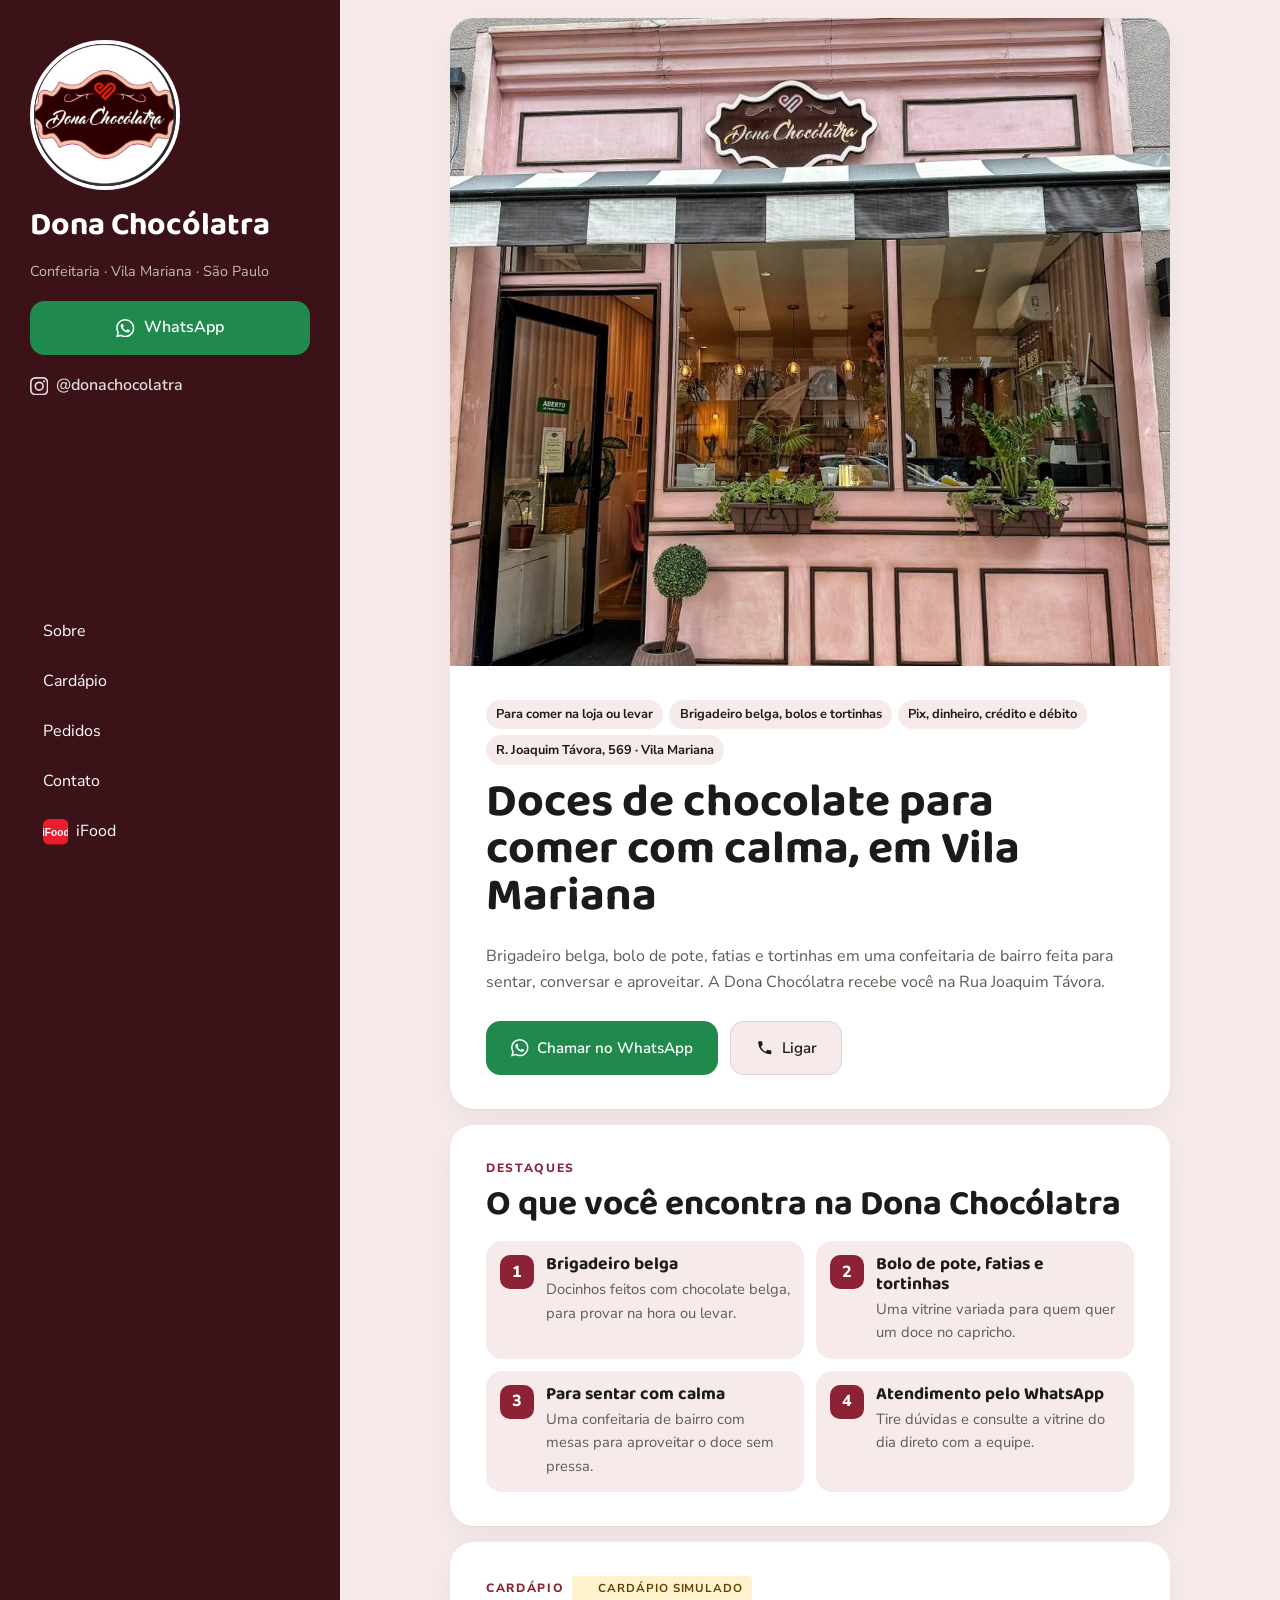
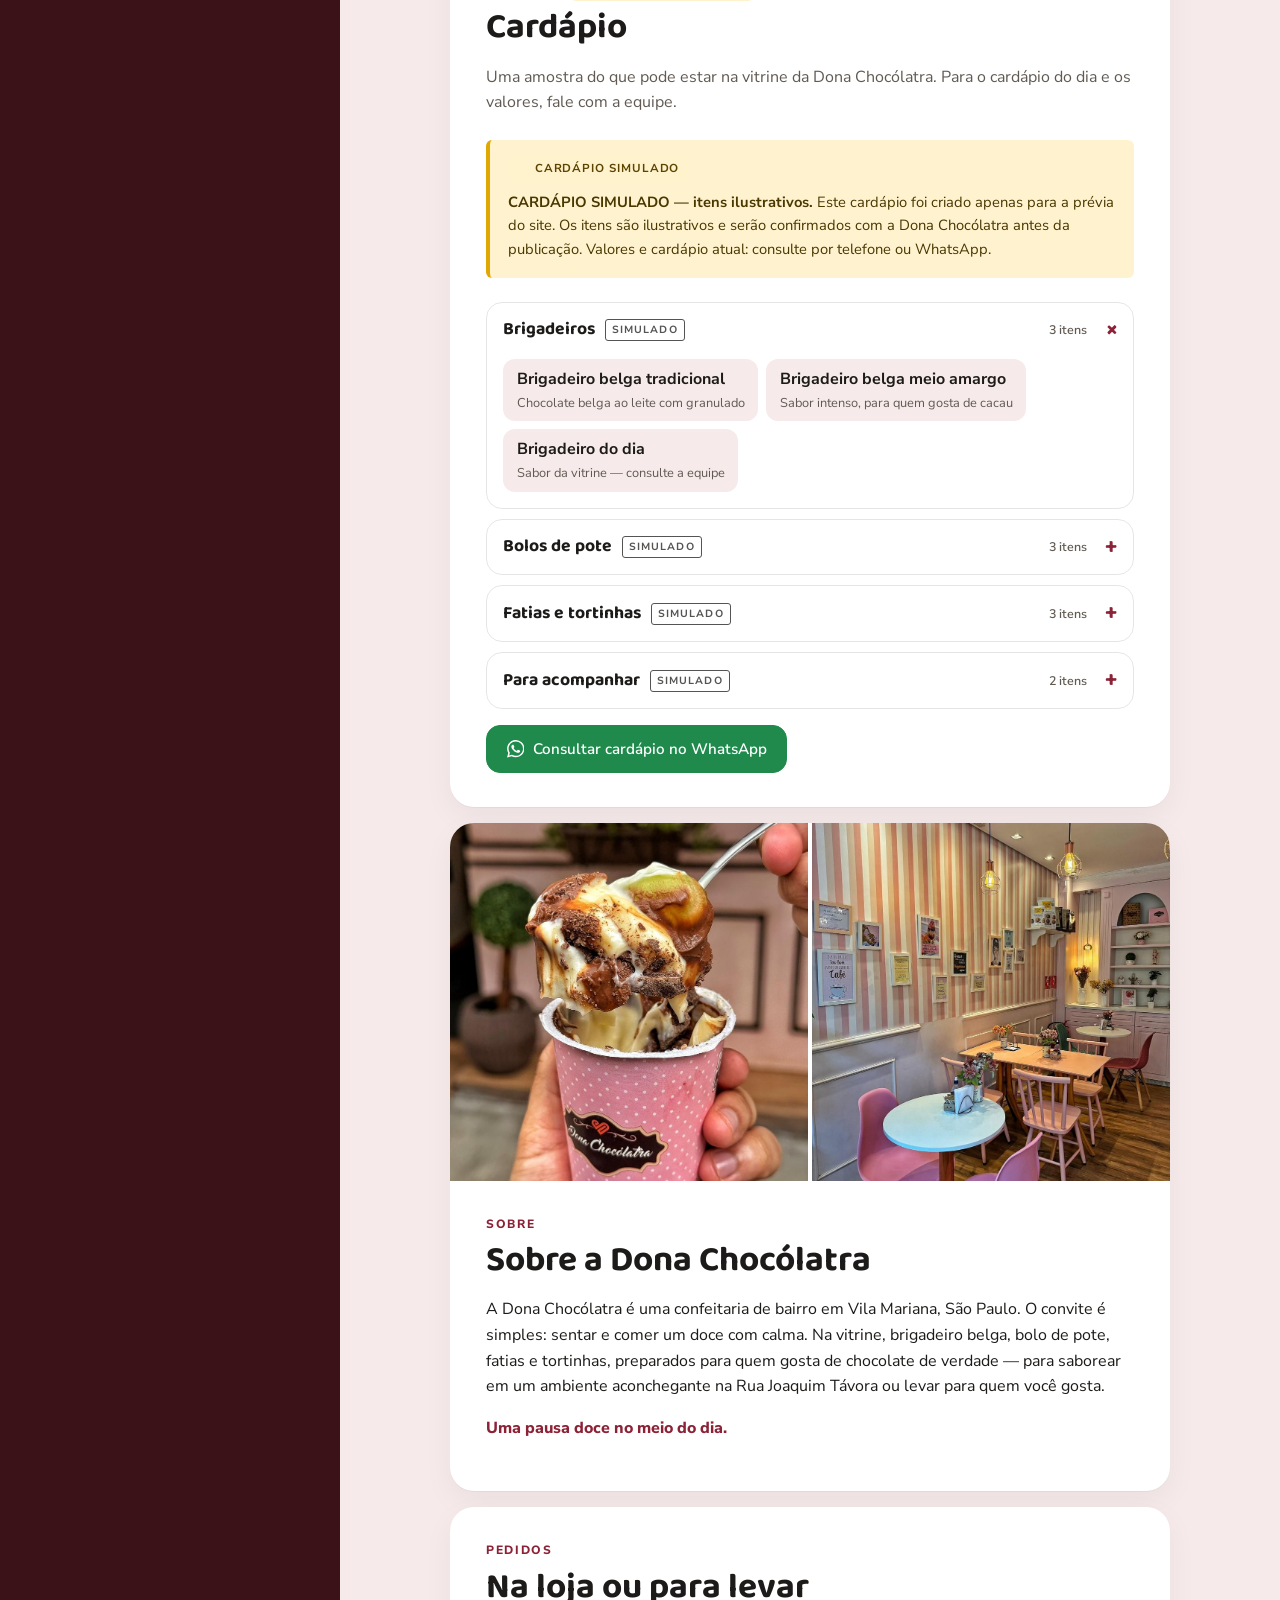
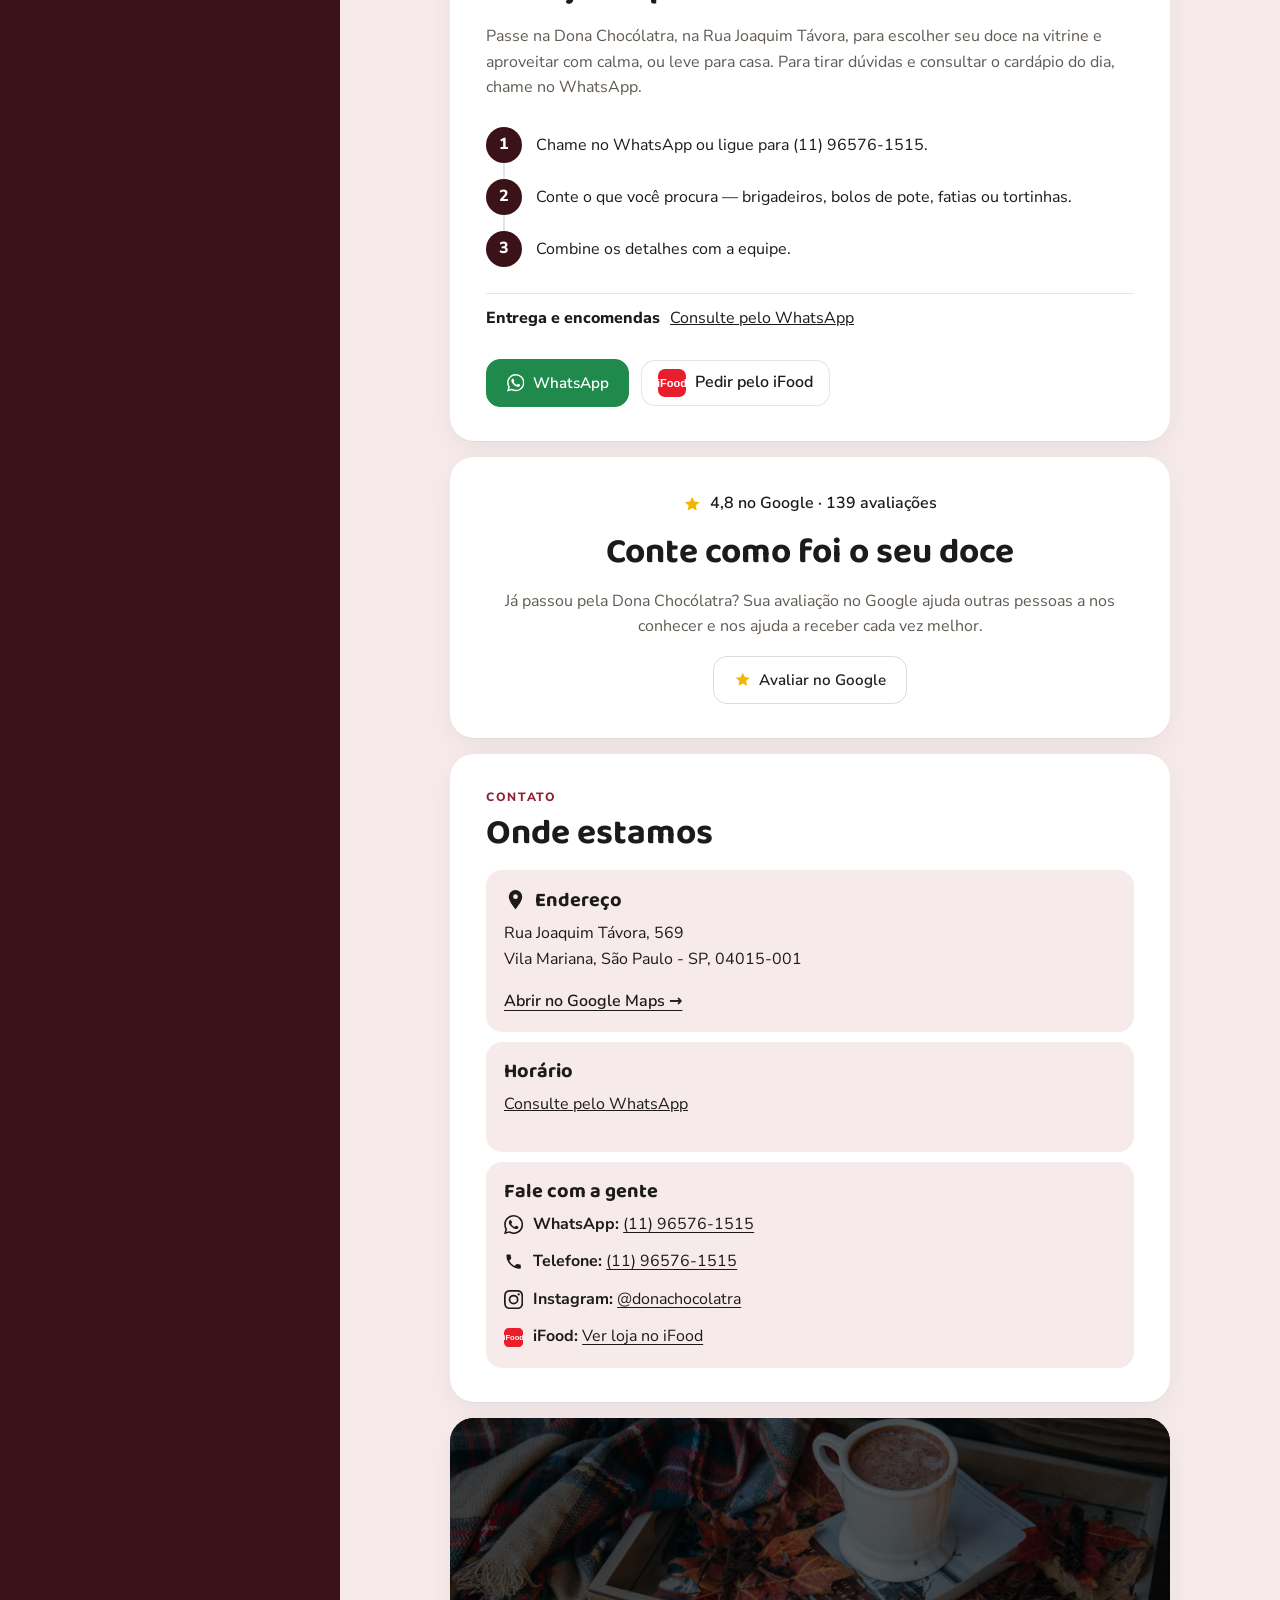
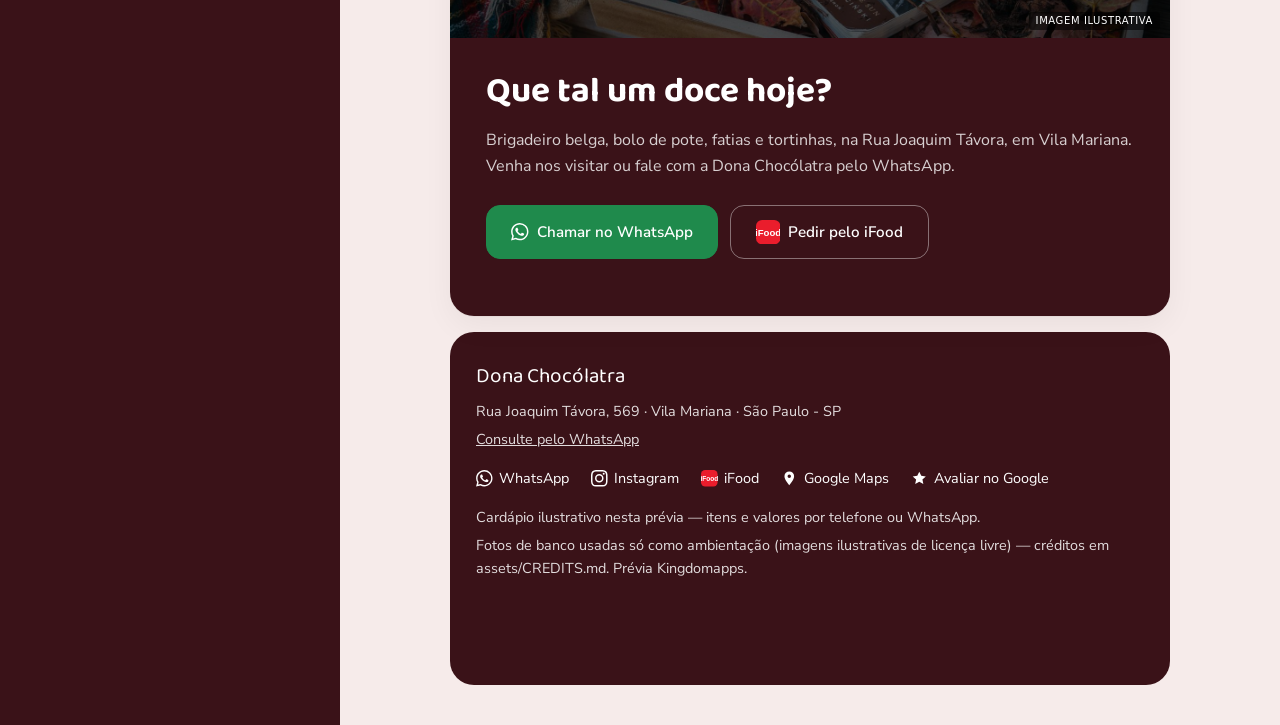
==== commit fbad8a21: "publish: Dona Chocólatra — 2 estruturas de layout (copy.md)" ====
--- a/v2/index.html
+++ b/v2/index.html
@@ -25,7 +25,7 @@
     <p class="e4-side-line">Confeitaria · Vila Mariana · São Paulo</p>
     <a class="btn btn-wa btn-lg header-cta e4-side-wa" href="https://wa.me/5511965761515?text=Ol%C3%A1%21%20Vim%20pelo%20site%20da%20Dona%20Choc%C3%B3latra%20e%20gostaria%20de%20mais%20informa%C3%A7%C3%B5es." target="_blank" rel="noopener"><svg viewBox="0 0 24 24" aria-hidden="true" focusable="false"><path fill="currentColor" d="M17.47 14.38c-.3-.15-1.76-.87-2.03-.97-.27-.1-.47-.15-.67.15-.2.3-.77.97-.94 1.16-.17.2-.35.22-.64.07-.3-.15-1.26-.46-2.39-1.47-.88-.79-1.48-1.76-1.65-2.06-.17-.3-.02-.46.13-.6.13-.14.3-.35.45-.52.15-.17.2-.3.3-.5.1-.2.05-.37-.03-.52-.07-.15-.67-1.61-.92-2.2-.24-.58-.49-.5-.67-.51h-.57c-.2 0-.52.07-.8.37-.27.3-1.04 1.02-1.04 2.48s1.07 2.88 1.21 3.07c.15.2 2.1 3.2 5.08 4.49.71.31 1.26.49 1.7.63.71.22 1.36.19 1.87.12.57-.09 1.76-.72 2-1.41.25-.7.25-1.29.18-1.41-.08-.13-.27-.2-.57-.35zM12.05 21.78a9.87 9.87 0 0 1-5.03-1.38l-.36-.21-3.74.98 1-3.65-.24-.37a9.86 9.86 0 0 1-1.51-5.26c0-5.45 4.44-9.88 9.89-9.88 2.64 0 5.12 1.03 6.99 2.9a9.83 9.83 0 0 1 2.89 6.99c0 5.45-4.44 9.88-9.89 9.88zm8.41-18.3A11.82 11.82 0 0 0 12.05 0C5.5 0 .16 5.34.16 11.89c0 2.1.55 4.14 1.59 5.95L.06 24l6.3-1.65a11.88 11.88 0 0 0 5.69 1.45c6.55 0 11.89-5.34 11.89-11.89 0-3.18-1.24-6.17-3.48-8.41z"/></svg><span>WhatsApp</span></a>
     <a class="e4-side-ig" href="https://instagram.com/donachocolatra" target="_blank" rel="noopener"><svg viewBox="0 0 24 24" aria-hidden="true" focusable="false"><path fill="currentColor" d="M12 2.2c3.2 0 3.58.01 4.85.07 3.25.15 4.77 1.69 4.92 4.92.06 1.27.07 1.65.07 4.85s-.01 3.58-.07 4.85c-.15 3.23-1.66 4.77-4.92 4.92-1.27.06-1.65.07-4.85.07s-3.58-.01-4.85-.07c-3.26-.15-4.77-1.7-4.92-4.92C2.17 15.58 2.16 15.2 2.16 12s.01-3.58.07-4.85C2.38 3.92 3.9 2.38 7.15 2.23 8.42 2.17 8.8 2.16 12 2.16zM12 0C8.74 0 8.33.01 7.05.07 2.7.27.27 2.69.07 7.05.01 8.33 0 8.74 0 12s.01 3.67.07 4.95c.2 4.36 2.62 6.78 6.98 6.98C8.33 23.99 8.74 24 12 24s3.67-.01 4.95-.07c4.35-.2 6.78-2.62 6.98-6.98.06-1.28.07-1.69.07-4.95s-.01-3.67-.07-4.95c-.2-4.35-2.62-6.78-6.98-6.98C15.67.01 15.26 0 12 0zm0 5.84a6.16 6.16 0 1 0 0 12.32 6.16 6.16 0 0 0 0-12.32zM12 16a4 4 0 1 1 0-8 4 4 0 0 1 0 8zm6.4-11.85a1.44 1.44 0 1 0 0 2.88 1.44 1.44 0 0 0 0-2.88z"/></svg><span>@donachocolatra</span></a>
-    <nav class="site-nav e4-nav" id="site-nav" aria-label="Principal"><ul><li><a href="#sobre">Sobre</a></li><li><a href="#cardapio">Cardápio</a></li><li><a href="#entrega">Pedidos</a></li><li><a href="#contato">Contato</a></li></ul></nav>
+    <nav class="site-nav e4-nav" id="site-nav" aria-label="Principal"><ul><li><a href="#sobre">Sobre</a></li><li><a href="#cardapio">Cardápio</a></li><li><a href="#entrega">Pedidos</a></li><li><a href="#contato">Contato</a></li><li class="nav-ifood"><a href="https://www.ifood.com.br/delivery/sao-paulo-sp/dona-chocolatra---doces-vila-mariana/298e9577-3425-4cb9-b59a-ba75bb12e1cf" target="_blank" rel="noopener"><svg viewBox="0 0 24 24" aria-hidden="true" focusable="false"><rect width="24" height="24" rx="6" fill="#ea1d2c"/><text x="12" y="15.6" text-anchor="middle" font-family="Arial,Helvetica,sans-serif" font-weight="700" font-size="9.5" fill="#fff">iFood</text></svg><span>iFood</span></a></li></ul></nav>
   </div>
 </header>
 <div class="e4-feed">
@@ -58,7 +58,7 @@
   
   <ol class="e4-vline"><li><span class="e4-dot" aria-hidden="true">1</span><p>Chame no WhatsApp ou ligue para (11) 96576-1515.</p></li><li><span class="e4-dot" aria-hidden="true">2</span><p>Conte o que você procura — brigadeiros, bolos de pote, fatias ou tortinhas.</p></li><li><span class="e4-dot" aria-hidden="true">3</span><p>Combine os detalhes com a equipe.</p></li></ol>
   <dl class="e4-kv"><div><dt>Entrega e encomendas</dt><dd><a href="https://wa.me/5511965761515?text=Ol%C3%A1%21%20Vim%20pelo%20site%20da%20Dona%20Choc%C3%B3latra%20e%20gostaria%20de%20mais%20informa%C3%A7%C3%B5es." target="_blank" rel="noopener">Consulte pelo WhatsApp</a></dd></div></dl>
-  <div class="order-links"><a class="btn btn-wa" href="https://wa.me/5511965761515?text=Ol%C3%A1%21%20Vim%20pelo%20site%20da%20Dona%20Choc%C3%B3latra%20e%20gostaria%20de%20mais%20informa%C3%A7%C3%B5es." target="_blank" rel="noopener"><svg viewBox="0 0 24 24" aria-hidden="true" focusable="false"><path fill="currentColor" d="M17.47 14.38c-.3-.15-1.76-.87-2.03-.97-.27-.1-.47-.15-.67.15-.2.3-.77.97-.94 1.16-.17.2-.35.22-.64.07-.3-.15-1.26-.46-2.39-1.47-.88-.79-1.48-1.76-1.65-2.06-.17-.3-.02-.46.13-.6.13-.14.3-.35.45-.52.15-.17.2-.3.3-.5.1-.2.05-.37-.03-.52-.07-.15-.67-1.61-.92-2.2-.24-.58-.49-.5-.67-.51h-.57c-.2 0-.52.07-.8.37-.27.3-1.04 1.02-1.04 2.48s1.07 2.88 1.21 3.07c.15.2 2.1 3.2 5.08 4.49.71.31 1.26.49 1.7.63.71.22 1.36.19 1.87.12.57-.09 1.76-.72 2-1.41.25-.7.25-1.29.18-1.41-.08-.13-.27-.2-.57-.35zM12.05 21.78a9.87 9.87 0 0 1-5.03-1.38l-.36-.21-3.74.98 1-3.65-.24-.37a9.86 9.86 0 0 1-1.51-5.26c0-5.45 4.44-9.88 9.89-9.88 2.64 0 5.12 1.03 6.99 2.9a9.83 9.83 0 0 1 2.89 6.99c0 5.45-4.44 9.88-9.89 9.88zm8.41-18.3A11.82 11.82 0 0 0 12.05 0C5.5 0 .16 5.34.16 11.89c0 2.1.55 4.14 1.59 5.95L.06 24l6.3-1.65a11.88 11.88 0 0 0 5.69 1.45c6.55 0 11.89-5.34 11.89-11.89 0-3.18-1.24-6.17-3.48-8.41z"/></svg><span>WhatsApp</span></a></div>
+  <div class="order-links"><a class="btn btn-wa" href="https://wa.me/5511965761515?text=Ol%C3%A1%21%20Vim%20pelo%20site%20da%20Dona%20Choc%C3%B3latra%20e%20gostaria%20de%20mais%20informa%C3%A7%C3%B5es." target="_blank" rel="noopener"><svg viewBox="0 0 24 24" aria-hidden="true" focusable="false"><path fill="currentColor" d="M17.47 14.38c-.3-.15-1.76-.87-2.03-.97-.27-.1-.47-.15-.67.15-.2.3-.77.97-.94 1.16-.17.2-.35.22-.64.07-.3-.15-1.26-.46-2.39-1.47-.88-.79-1.48-1.76-1.65-2.06-.17-.3-.02-.46.13-.6.13-.14.3-.35.45-.52.15-.17.2-.3.3-.5.1-.2.05-.37-.03-.52-.07-.15-.67-1.61-.92-2.2-.24-.58-.49-.5-.67-.51h-.57c-.2 0-.52.07-.8.37-.27.3-1.04 1.02-1.04 2.48s1.07 2.88 1.21 3.07c.15.2 2.1 3.2 5.08 4.49.71.31 1.26.49 1.7.63.71.22 1.36.19 1.87.12.57-.09 1.76-.72 2-1.41.25-.7.25-1.29.18-1.41-.08-.13-.27-.2-.57-.35zM12.05 21.78a9.87 9.87 0 0 1-5.03-1.38l-.36-.21-3.74.98 1-3.65-.24-.37a9.86 9.86 0 0 1-1.51-5.26c0-5.45 4.44-9.88 9.89-9.88 2.64 0 5.12 1.03 6.99 2.9a9.83 9.83 0 0 1 2.89 6.99c0 5.45-4.44 9.88-9.89 9.88zm8.41-18.3A11.82 11.82 0 0 0 12.05 0C5.5 0 .16 5.34.16 11.89c0 2.1.55 4.14 1.59 5.95L.06 24l6.3-1.65a11.88 11.88 0 0 0 5.69 1.45c6.55 0 11.89-5.34 11.89-11.89 0-3.18-1.24-6.17-3.48-8.41z"/></svg><span>WhatsApp</span></a><a class="app-link app-ifood" href="https://www.ifood.com.br/delivery/sao-paulo-sp/dona-chocolatra---doces-vila-mariana/298e9577-3425-4cb9-b59a-ba75bb12e1cf" target="_blank" rel="noopener"><svg viewBox="0 0 24 24" aria-hidden="true" focusable="false"><rect width="24" height="24" rx="6" fill="#ea1d2c"/><text x="12" y="15.6" text-anchor="middle" font-family="Arial,Helvetica,sans-serif" font-weight="700" font-size="9.5" fill="#fff">iFood</text></svg><span>Pedir pelo iFood</span></a></div>
 </section>
 <section class="e4-card e4-pad e4-review" id="avaliar" aria-labelledby="av-title">
   <p class="selo"><svg viewBox="0 0 24 24" aria-hidden="true" focusable="false"><path fill="currentColor" d="M12 2.5l2.9 6 6.6.8-4.9 4.5 1.3 6.5L12 17.1l-5.9 3.2 1.3-6.5L2.5 9.3l6.6-.8z"/></svg><span>4,8 no Google · 139 avaliações</span></p>
@@ -66,16 +66,16 @@
 </section>
 <section class="e4-card e4-pad" id="contato" aria-labelledby="ct-title">
   <p class="e4-kicker">Contato</p><h2 id="ct-title">Onde estamos</h2>
-  <div class="e4-contact"><div class="ct-card ct-addr"><h3><svg viewBox="0 0 24 24" aria-hidden="true" focusable="false"><path fill="currentColor" d="M12 2a7 7 0 0 0-7 7c0 5.25 7 13 7 13s7-7.75 7-13a7 7 0 0 0-7-7zm0 9.5a2.5 2.5 0 1 1 0-5 2.5 2.5 0 0 1 0 5z"/></svg><span>Endereço</span></h3><p>Rua Joaquim Távora, 569<br />Vila Mariana, São Paulo - SP, 04015-001</p><a class="text-link" href="https://www.google.com/maps/place/?q=place_id:ChIJ6TzaPtZbzpQRmnqxLxA_ln4" target="_blank" rel="noopener">Abrir no Google Maps →</a></div><div class="ct-card ct-hours"><h3>Horário</h3><p><a href="https://wa.me/5511965761515?text=Ol%C3%A1%21%20Vim%20pelo%20site%20da%20Dona%20Choc%C3%B3latra%20e%20gostaria%20de%20mais%20informa%C3%A7%C3%B5es." target="_blank" rel="noopener">Consulte pelo WhatsApp</a></p></div><div class="ct-card"><h3>Fale com a gente</h3><ul class="ct-list"><li><svg viewBox="0 0 24 24" aria-hidden="true" focusable="false"><path fill="currentColor" d="M17.47 14.38c-.3-.15-1.76-.87-2.03-.97-.27-.1-.47-.15-.67.15-.2.3-.77.97-.94 1.16-.17.2-.35.22-.64.07-.3-.15-1.26-.46-2.39-1.47-.88-.79-1.48-1.76-1.65-2.06-.17-.3-.02-.46.13-.6.13-.14.3-.35.45-.52.15-.17.2-.3.3-.5.1-.2.05-.37-.03-.52-.07-.15-.67-1.61-.92-2.2-.24-.58-.49-.5-.67-.51h-.57c-.2 0-.52.07-.8.37-.27.3-1.04 1.02-1.04 2.48s1.07 2.88 1.21 3.07c.15.2 2.1 3.2 5.08 4.49.71.31 1.26.49 1.7.63.71.22 1.36.19 1.87.12.57-.09 1.76-.72 2-1.41.25-.7.25-1.29.18-1.41-.08-.13-.27-.2-.57-.35zM12.05 21.78a9.87 9.87 0 0 1-5.03-1.38l-.36-.21-3.74.98 1-3.65-.24-.37a9.86 9.86 0 0 1-1.51-5.26c0-5.45 4.44-9.88 9.89-9.88 2.64 0 5.12 1.03 6.99 2.9a9.83 9.83 0 0 1 2.89 6.99c0 5.45-4.44 9.88-9.89 9.88zm8.41-18.3A11.82 11.82 0 0 0 12.05 0C5.5 0 .16 5.34.16 11.89c0 2.1.55 4.14 1.59 5.95L.06 24l6.3-1.65a11.88 11.88 0 0 0 5.69 1.45c6.55 0 11.89-5.34 11.89-11.89 0-3.18-1.24-6.17-3.48-8.41z"/></svg><span><strong>WhatsApp:</strong> <a href="https://wa.me/5511965761515?text=Ol%C3%A1%21%20Vim%20pelo%20site%20da%20Dona%20Choc%C3%B3latra%20e%20gostaria%20de%20mais%20informa%C3%A7%C3%B5es." target="_blank" rel="noopener">(11) 96576-1515</a></span></li><li><svg viewBox="0 0 24 24" aria-hidden="true" focusable="false"><path fill="currentColor" d="M6.6 10.8a15.1 15.1 0 0 0 6.6 6.6l2.2-2.2a1 1 0 0 1 1-.25 11.4 11.4 0 0 0 3.6.57 1 1 0 0 1 1 1V20a1 1 0 0 1-1 1A17 17 0 0 1 3 4a1 1 0 0 1 1-1h3.5a1 1 0 0 1 1 1c0 1.25.2 2.45.57 3.57a1 1 0 0 1-.25 1z"/></svg><span><strong>Telefone:</strong> <a href="tel:+5511965761515">(11) 96576-1515</a></span></li><li><svg viewBox="0 0 24 24" aria-hidden="true" focusable="false"><path fill="currentColor" d="M12 2.2c3.2 0 3.58.01 4.85.07 3.25.15 4.77 1.69 4.92 4.92.06 1.27.07 1.65.07 4.85s-.01 3.58-.07 4.85c-.15 3.23-1.66 4.77-4.92 4.92-1.27.06-1.65.07-4.85.07s-3.58-.01-4.85-.07c-3.26-.15-4.77-1.7-4.92-4.92C2.17 15.58 2.16 15.2 2.16 12s.01-3.58.07-4.85C2.38 3.92 3.9 2.38 7.15 2.23 8.42 2.17 8.8 2.16 12 2.16zM12 0C8.74 0 8.33.01 7.05.07 2.7.27.27 2.69.07 7.05.01 8.33 0 8.74 0 12s.01 3.67.07 4.95c.2 4.36 2.62 6.78 6.98 6.98C8.33 23.99 8.74 24 12 24s3.67-.01 4.95-.07c4.35-.2 6.78-2.62 6.98-6.98.06-1.28.07-1.69.07-4.95s-.01-3.67-.07-4.95c-.2-4.35-2.62-6.78-6.98-6.98C15.67.01 15.26 0 12 0zm0 5.84a6.16 6.16 0 1 0 0 12.32 6.16 6.16 0 0 0 0-12.32zM12 16a4 4 0 1 1 0-8 4 4 0 0 1 0 8zm6.4-11.85a1.44 1.44 0 1 0 0 2.88 1.44 1.44 0 0 0 0-2.88z"/></svg><span><strong>Instagram:</strong> <a href="https://instagram.com/donachocolatra" target="_blank" rel="noopener">@donachocolatra</a></span></li></ul></div></div>
+  <div class="e4-contact"><div class="ct-card ct-addr"><h3><svg viewBox="0 0 24 24" aria-hidden="true" focusable="false"><path fill="currentColor" d="M12 2a7 7 0 0 0-7 7c0 5.25 7 13 7 13s7-7.75 7-13a7 7 0 0 0-7-7zm0 9.5a2.5 2.5 0 1 1 0-5 2.5 2.5 0 0 1 0 5z"/></svg><span>Endereço</span></h3><p>Rua Joaquim Távora, 569<br />Vila Mariana, São Paulo - SP, 04015-001</p><a class="text-link" href="https://www.google.com/maps/place/?q=place_id:ChIJ6TzaPtZbzpQRmnqxLxA_ln4" target="_blank" rel="noopener">Abrir no Google Maps →</a></div><div class="ct-card ct-hours"><h3>Horário</h3><p><a href="https://wa.me/5511965761515?text=Ol%C3%A1%21%20Vim%20pelo%20site%20da%20Dona%20Choc%C3%B3latra%20e%20gostaria%20de%20mais%20informa%C3%A7%C3%B5es." target="_blank" rel="noopener">Consulte pelo WhatsApp</a></p></div><div class="ct-card"><h3>Fale com a gente</h3><ul class="ct-list"><li><svg viewBox="0 0 24 24" aria-hidden="true" focusable="false"><path fill="currentColor" d="M17.47 14.38c-.3-.15-1.76-.87-2.03-.97-.27-.1-.47-.15-.67.15-.2.3-.77.97-.94 1.16-.17.2-.35.22-.64.07-.3-.15-1.26-.46-2.39-1.47-.88-.79-1.48-1.76-1.65-2.06-.17-.3-.02-.46.13-.6.13-.14.3-.35.45-.52.15-.17.2-.3.3-.5.1-.2.05-.37-.03-.52-.07-.15-.67-1.61-.92-2.2-.24-.58-.49-.5-.67-.51h-.57c-.2 0-.52.07-.8.37-.27.3-1.04 1.02-1.04 2.48s1.07 2.88 1.21 3.07c.15.2 2.1 3.2 5.08 4.49.71.31 1.26.49 1.7.63.71.22 1.36.19 1.87.12.57-.09 1.76-.72 2-1.41.25-.7.25-1.29.18-1.41-.08-.13-.27-.2-.57-.35zM12.05 21.78a9.87 9.87 0 0 1-5.03-1.38l-.36-.21-3.74.98 1-3.65-.24-.37a9.86 9.86 0 0 1-1.51-5.26c0-5.45 4.44-9.88 9.89-9.88 2.64 0 5.12 1.03 6.99 2.9a9.83 9.83 0 0 1 2.89 6.99c0 5.45-4.44 9.88-9.89 9.88zm8.41-18.3A11.82 11.82 0 0 0 12.05 0C5.5 0 .16 5.34.16 11.89c0 2.1.55 4.14 1.59 5.95L.06 24l6.3-1.65a11.88 11.88 0 0 0 5.69 1.45c6.55 0 11.89-5.34 11.89-11.89 0-3.18-1.24-6.17-3.48-8.41z"/></svg><span><strong>WhatsApp:</strong> <a href="https://wa.me/5511965761515?text=Ol%C3%A1%21%20Vim%20pelo%20site%20da%20Dona%20Choc%C3%B3latra%20e%20gostaria%20de%20mais%20informa%C3%A7%C3%B5es." target="_blank" rel="noopener">(11) 96576-1515</a></span></li><li><svg viewBox="0 0 24 24" aria-hidden="true" focusable="false"><path fill="currentColor" d="M6.6 10.8a15.1 15.1 0 0 0 6.6 6.6l2.2-2.2a1 1 0 0 1 1-.25 11.4 11.4 0 0 0 3.6.57 1 1 0 0 1 1 1V20a1 1 0 0 1-1 1A17 17 0 0 1 3 4a1 1 0 0 1 1-1h3.5a1 1 0 0 1 1 1c0 1.25.2 2.45.57 3.57a1 1 0 0 1-.25 1z"/></svg><span><strong>Telefone:</strong> <a href="tel:+5511965761515">(11) 96576-1515</a></span></li><li><svg viewBox="0 0 24 24" aria-hidden="true" focusable="false"><path fill="currentColor" d="M12 2.2c3.2 0 3.58.01 4.85.07 3.25.15 4.77 1.69 4.92 4.92.06 1.27.07 1.65.07 4.85s-.01 3.58-.07 4.85c-.15 3.23-1.66 4.77-4.92 4.92-1.27.06-1.65.07-4.85.07s-3.58-.01-4.85-.07c-3.26-.15-4.77-1.7-4.92-4.92C2.17 15.58 2.16 15.2 2.16 12s.01-3.58.07-4.85C2.38 3.92 3.9 2.38 7.15 2.23 8.42 2.17 8.8 2.16 12 2.16zM12 0C8.74 0 8.33.01 7.05.07 2.7.27.27 2.69.07 7.05.01 8.33 0 8.74 0 12s.01 3.67.07 4.95c.2 4.36 2.62 6.78 6.98 6.98C8.33 23.99 8.74 24 12 24s3.67-.01 4.95-.07c4.35-.2 6.78-2.62 6.98-6.98.06-1.28.07-1.69.07-4.95s-.01-3.67-.07-4.95c-.2-4.35-2.62-6.78-6.98-6.98C15.67.01 15.26 0 12 0zm0 5.84a6.16 6.16 0 1 0 0 12.32 6.16 6.16 0 0 0 0-12.32zM12 16a4 4 0 1 1 0-8 4 4 0 0 1 0 8zm6.4-11.85a1.44 1.44 0 1 0 0 2.88 1.44 1.44 0 0 0 0-2.88z"/></svg><span><strong>Instagram:</strong> <a href="https://instagram.com/donachocolatra" target="_blank" rel="noopener">@donachocolatra</a></span></li><li><svg viewBox="0 0 24 24" aria-hidden="true" focusable="false"><rect width="24" height="24" rx="6" fill="#ea1d2c"/><text x="12" y="15.6" text-anchor="middle" font-family="Arial,Helvetica,sans-serif" font-weight="700" font-size="9.5" fill="#fff">iFood</text></svg><span><strong>iFood:</strong> <a href="https://www.ifood.com.br/delivery/sao-paulo-sp/dona-chocolatra---doces-vila-mariana/298e9577-3425-4cb9-b59a-ba75bb12e1cf" target="_blank" rel="noopener">Ver loja no iFood</a></span></li></ul></div></div>
 </section>
 <section class="e4-card e4-cta cta-final" id="cta-final" aria-labelledby="cta-title">
   <div class="e4-cta-media"><div class="amb amb-cta" style="--amb:url('../assets/img/ambiente-hot-chocolate.jpg')" aria-hidden="true"><span class="amb-tag">Imagem ilustrativa</span></div></div>
-  <div class="e4-pad"><h2 id="cta-title">Que tal um doce hoje?</h2><p>Brigadeiro belga, bolo de pote, fatias e tortinhas, na Rua Joaquim Távora, em Vila Mariana. Venha nos visitar ou fale com a Dona Chocólatra pelo WhatsApp.</p><div class="hero-ctas"><a class="btn btn-wa btn-lg" href="https://wa.me/5511965761515?text=Ol%C3%A1%21%20Vim%20pelo%20site%20da%20Dona%20Choc%C3%B3latra%20e%20gostaria%20de%20mais%20informa%C3%A7%C3%B5es." target="_blank" rel="noopener"><svg viewBox="0 0 24 24" aria-hidden="true" focusable="false"><path fill="currentColor" d="M17.47 14.38c-.3-.15-1.76-.87-2.03-.97-.27-.1-.47-.15-.67.15-.2.3-.77.97-.94 1.16-.17.2-.35.22-.64.07-.3-.15-1.26-.46-2.39-1.47-.88-.79-1.48-1.76-1.65-2.06-.17-.3-.02-.46.13-.6.13-.14.3-.35.45-.52.15-.17.2-.3.3-.5.1-.2.05-.37-.03-.52-.07-.15-.67-1.61-.92-2.2-.24-.58-.49-.5-.67-.51h-.57c-.2 0-.52.07-.8.37-.27.3-1.04 1.02-1.04 2.48s1.07 2.88 1.21 3.07c.15.2 2.1 3.2 5.08 4.49.71.31 1.26.49 1.7.63.71.22 1.36.19 1.87.12.57-.09 1.76-.72 2-1.41.25-.7.25-1.29.18-1.41-.08-.13-.27-.2-.57-.35zM12.05 21.78a9.87 9.87 0 0 1-5.03-1.38l-.36-.21-3.74.98 1-3.65-.24-.37a9.86 9.86 0 0 1-1.51-5.26c0-5.45 4.44-9.88 9.89-9.88 2.64 0 5.12 1.03 6.99 2.9a9.83 9.83 0 0 1 2.89 6.99c0 5.45-4.44 9.88-9.89 9.88zm8.41-18.3A11.82 11.82 0 0 0 12.05 0C5.5 0 .16 5.34.16 11.89c0 2.1.55 4.14 1.59 5.95L.06 24l6.3-1.65a11.88 11.88 0 0 0 5.69 1.45c6.55 0 11.89-5.34 11.89-11.89 0-3.18-1.24-6.17-3.48-8.41z"/></svg><span>Chamar no WhatsApp</span></a><a class="btn btn-ghost btn-lg" href="tel:+5511965761515"><svg viewBox="0 0 24 24" aria-hidden="true" focusable="false"><path fill="currentColor" d="M6.6 10.8a15.1 15.1 0 0 0 6.6 6.6l2.2-2.2a1 1 0 0 1 1-.25 11.4 11.4 0 0 0 3.6.57 1 1 0 0 1 1 1V20a1 1 0 0 1-1 1A17 17 0 0 1 3 4a1 1 0 0 1 1-1h3.5a1 1 0 0 1 1 1c0 1.25.2 2.45.57 3.57a1 1 0 0 1-.25 1z"/></svg><span>Ligar (11) 96576-1515</span></a></div></div>
+  <div class="e4-pad"><h2 id="cta-title">Que tal um doce hoje?</h2><p>Brigadeiro belga, bolo de pote, fatias e tortinhas, na Rua Joaquim Távora, em Vila Mariana. Venha nos visitar ou fale com a Dona Chocólatra pelo WhatsApp.</p><div class="hero-ctas"><a class="btn btn-wa btn-lg" href="https://wa.me/5511965761515?text=Ol%C3%A1%21%20Vim%20pelo%20site%20da%20Dona%20Choc%C3%B3latra%20e%20gostaria%20de%20mais%20informa%C3%A7%C3%B5es." target="_blank" rel="noopener"><svg viewBox="0 0 24 24" aria-hidden="true" focusable="false"><path fill="currentColor" d="M17.47 14.38c-.3-.15-1.76-.87-2.03-.97-.27-.1-.47-.15-.67.15-.2.3-.77.97-.94 1.16-.17.2-.35.22-.64.07-.3-.15-1.26-.46-2.39-1.47-.88-.79-1.48-1.76-1.65-2.06-.17-.3-.02-.46.13-.6.13-.14.3-.35.45-.52.15-.17.2-.3.3-.5.1-.2.05-.37-.03-.52-.07-.15-.67-1.61-.92-2.2-.24-.58-.49-.5-.67-.51h-.57c-.2 0-.52.07-.8.37-.27.3-1.04 1.02-1.04 2.48s1.07 2.88 1.21 3.07c.15.2 2.1 3.2 5.08 4.49.71.31 1.26.49 1.7.63.71.22 1.36.19 1.87.12.57-.09 1.76-.72 2-1.41.25-.7.25-1.29.18-1.41-.08-.13-.27-.2-.57-.35zM12.05 21.78a9.87 9.87 0 0 1-5.03-1.38l-.36-.21-3.74.98 1-3.65-.24-.37a9.86 9.86 0 0 1-1.51-5.26c0-5.45 4.44-9.88 9.89-9.88 2.64 0 5.12 1.03 6.99 2.9a9.83 9.83 0 0 1 2.89 6.99c0 5.45-4.44 9.88-9.89 9.88zm8.41-18.3A11.82 11.82 0 0 0 12.05 0C5.5 0 .16 5.34.16 11.89c0 2.1.55 4.14 1.59 5.95L.06 24l6.3-1.65a11.88 11.88 0 0 0 5.69 1.45c6.55 0 11.89-5.34 11.89-11.89 0-3.18-1.24-6.17-3.48-8.41z"/></svg><span>Chamar no WhatsApp</span></a><a class="btn btn-ghost btn-lg btn-ifood" href="https://www.ifood.com.br/delivery/sao-paulo-sp/dona-chocolatra---doces-vila-mariana/298e9577-3425-4cb9-b59a-ba75bb12e1cf" target="_blank" rel="noopener"><svg viewBox="0 0 24 24" aria-hidden="true" focusable="false"><rect width="24" height="24" rx="6" fill="#ea1d2c"/><text x="12" y="15.6" text-anchor="middle" font-family="Arial,Helvetica,sans-serif" font-weight="700" font-size="9.5" fill="#fff">iFood</text></svg><span>Pedir pelo iFood</span></a></div></div>
 </section>
 </main>
 <footer class="site-footer e4-footer">
   <p class="f-name">Dona Chocólatra</p><p>Rua Joaquim Távora, 569 · Vila Mariana · São Paulo - SP</p><p><a href="https://wa.me/5511965761515?text=Ol%C3%A1%21%20Vim%20pelo%20site%20da%20Dona%20Choc%C3%B3latra%20e%20gostaria%20de%20mais%20informa%C3%A7%C3%B5es." target="_blank" rel="noopener">Consulte pelo WhatsApp</a></p>
-  <nav class="f-links" aria-label="Links"><a href="https://wa.me/5511965761515?text=Ol%C3%A1%21%20Vim%20pelo%20site%20da%20Dona%20Choc%C3%B3latra%20e%20gostaria%20de%20mais%20informa%C3%A7%C3%B5es." target="_blank" rel="noopener"><svg viewBox="0 0 24 24" aria-hidden="true" focusable="false"><path fill="currentColor" d="M17.47 14.38c-.3-.15-1.76-.87-2.03-.97-.27-.1-.47-.15-.67.15-.2.3-.77.97-.94 1.16-.17.2-.35.22-.64.07-.3-.15-1.26-.46-2.39-1.47-.88-.79-1.48-1.76-1.65-2.06-.17-.3-.02-.46.13-.6.13-.14.3-.35.45-.52.15-.17.2-.3.3-.5.1-.2.05-.37-.03-.52-.07-.15-.67-1.61-.92-2.2-.24-.58-.49-.5-.67-.51h-.57c-.2 0-.52.07-.8.37-.27.3-1.04 1.02-1.04 2.48s1.07 2.88 1.21 3.07c.15.2 2.1 3.2 5.08 4.49.71.31 1.26.49 1.7.63.71.22 1.36.19 1.87.12.57-.09 1.76-.72 2-1.41.25-.7.25-1.29.18-1.41-.08-.13-.27-.2-.57-.35zM12.05 21.78a9.87 9.87 0 0 1-5.03-1.38l-.36-.21-3.74.98 1-3.65-.24-.37a9.86 9.86 0 0 1-1.51-5.26c0-5.45 4.44-9.88 9.89-9.88 2.64 0 5.12 1.03 6.99 2.9a9.83 9.83 0 0 1 2.89 6.99c0 5.45-4.44 9.88-9.89 9.88zm8.41-18.3A11.82 11.82 0 0 0 12.05 0C5.5 0 .16 5.34.16 11.89c0 2.1.55 4.14 1.59 5.95L.06 24l6.3-1.65a11.88 11.88 0 0 0 5.69 1.45c6.55 0 11.89-5.34 11.89-11.89 0-3.18-1.24-6.17-3.48-8.41z"/></svg><span>WhatsApp</span></a><a href="https://instagram.com/donachocolatra" target="_blank" rel="noopener"><svg viewBox="0 0 24 24" aria-hidden="true" focusable="false"><path fill="currentColor" d="M12 2.2c3.2 0 3.58.01 4.85.07 3.25.15 4.77 1.69 4.92 4.92.06 1.27.07 1.65.07 4.85s-.01 3.58-.07 4.85c-.15 3.23-1.66 4.77-4.92 4.92-1.27.06-1.65.07-4.85.07s-3.58-.01-4.85-.07c-3.26-.15-4.77-1.7-4.92-4.92C2.17 15.58 2.16 15.2 2.16 12s.01-3.58.07-4.85C2.38 3.92 3.9 2.38 7.15 2.23 8.42 2.17 8.8 2.16 12 2.16zM12 0C8.74 0 8.33.01 7.05.07 2.7.27.27 2.69.07 7.05.01 8.33 0 8.74 0 12s.01 3.67.07 4.95c.2 4.36 2.62 6.78 6.98 6.98C8.33 23.99 8.74 24 12 24s3.67-.01 4.95-.07c4.35-.2 6.78-2.62 6.98-6.98.06-1.28.07-1.69.07-4.95s-.01-3.67-.07-4.95c-.2-4.35-2.62-6.78-6.98-6.98C15.67.01 15.26 0 12 0zm0 5.84a6.16 6.16 0 1 0 0 12.32 6.16 6.16 0 0 0 0-12.32zM12 16a4 4 0 1 1 0-8 4 4 0 0 1 0 8zm6.4-11.85a1.44 1.44 0 1 0 0 2.88 1.44 1.44 0 0 0 0-2.88z"/></svg><span>Instagram</span></a><a href="https://www.google.com/maps/place/?q=place_id:ChIJ6TzaPtZbzpQRmnqxLxA_ln4" target="_blank" rel="noopener"><svg viewBox="0 0 24 24" aria-hidden="true" focusable="false"><path fill="currentColor" d="M12 2a7 7 0 0 0-7 7c0 5.25 7 13 7 13s7-7.75 7-13a7 7 0 0 0-7-7zm0 9.5a2.5 2.5 0 1 1 0-5 2.5 2.5 0 0 1 0 5z"/></svg><span>Google Maps</span></a><a href="https://search.google.com/local/writereview?placeid=ChIJ6TzaPtZbzpQRmnqxLxA_ln4" target="_blank" rel="noopener"><svg viewBox="0 0 24 24" aria-hidden="true" focusable="false"><path fill="currentColor" d="M12 2.5l2.9 6 6.6.8-4.9 4.5 1.3 6.5L12 17.1l-5.9 3.2 1.3-6.5L2.5 9.3l6.6-.8z"/></svg><span>Avaliar no Google</span></a></nav>
+  <nav class="f-links" aria-label="Links"><a href="https://wa.me/5511965761515?text=Ol%C3%A1%21%20Vim%20pelo%20site%20da%20Dona%20Choc%C3%B3latra%20e%20gostaria%20de%20mais%20informa%C3%A7%C3%B5es." target="_blank" rel="noopener"><svg viewBox="0 0 24 24" aria-hidden="true" focusable="false"><path fill="currentColor" d="M17.47 14.38c-.3-.15-1.76-.87-2.03-.97-.27-.1-.47-.15-.67.15-.2.3-.77.97-.94 1.16-.17.2-.35.22-.64.07-.3-.15-1.26-.46-2.39-1.47-.88-.79-1.48-1.76-1.65-2.06-.17-.3-.02-.46.13-.6.13-.14.3-.35.45-.52.15-.17.2-.3.3-.5.1-.2.05-.37-.03-.52-.07-.15-.67-1.61-.92-2.2-.24-.58-.49-.5-.67-.51h-.57c-.2 0-.52.07-.8.37-.27.3-1.04 1.02-1.04 2.48s1.07 2.88 1.21 3.07c.15.2 2.1 3.2 5.08 4.49.71.31 1.26.49 1.7.63.71.22 1.36.19 1.87.12.57-.09 1.76-.72 2-1.41.25-.7.25-1.29.18-1.41-.08-.13-.27-.2-.57-.35zM12.05 21.78a9.87 9.87 0 0 1-5.03-1.38l-.36-.21-3.74.98 1-3.65-.24-.37a9.86 9.86 0 0 1-1.51-5.26c0-5.45 4.44-9.88 9.89-9.88 2.64 0 5.12 1.03 6.99 2.9a9.83 9.83 0 0 1 2.89 6.99c0 5.45-4.44 9.88-9.89 9.88zm8.41-18.3A11.82 11.82 0 0 0 12.05 0C5.5 0 .16 5.34.16 11.89c0 2.1.55 4.14 1.59 5.95L.06 24l6.3-1.65a11.88 11.88 0 0 0 5.69 1.45c6.55 0 11.89-5.34 11.89-11.89 0-3.18-1.24-6.17-3.48-8.41z"/></svg><span>WhatsApp</span></a><a href="https://instagram.com/donachocolatra" target="_blank" rel="noopener"><svg viewBox="0 0 24 24" aria-hidden="true" focusable="false"><path fill="currentColor" d="M12 2.2c3.2 0 3.58.01 4.85.07 3.25.15 4.77 1.69 4.92 4.92.06 1.27.07 1.65.07 4.85s-.01 3.58-.07 4.85c-.15 3.23-1.66 4.77-4.92 4.92-1.27.06-1.65.07-4.85.07s-3.58-.01-4.85-.07c-3.26-.15-4.77-1.7-4.92-4.92C2.17 15.58 2.16 15.2 2.16 12s.01-3.58.07-4.85C2.38 3.92 3.9 2.38 7.15 2.23 8.42 2.17 8.8 2.16 12 2.16zM12 0C8.74 0 8.33.01 7.05.07 2.7.27.27 2.69.07 7.05.01 8.33 0 8.74 0 12s.01 3.67.07 4.95c.2 4.36 2.62 6.78 6.98 6.98C8.33 23.99 8.74 24 12 24s3.67-.01 4.95-.07c4.35-.2 6.78-2.62 6.98-6.98.06-1.28.07-1.69.07-4.95s-.01-3.67-.07-4.95c-.2-4.35-2.62-6.78-6.98-6.98C15.67.01 15.26 0 12 0zm0 5.84a6.16 6.16 0 1 0 0 12.32 6.16 6.16 0 0 0 0-12.32zM12 16a4 4 0 1 1 0-8 4 4 0 0 1 0 8zm6.4-11.85a1.44 1.44 0 1 0 0 2.88 1.44 1.44 0 0 0 0-2.88z"/></svg><span>Instagram</span></a><a href="https://www.ifood.com.br/delivery/sao-paulo-sp/dona-chocolatra---doces-vila-mariana/298e9577-3425-4cb9-b59a-ba75bb12e1cf" target="_blank" rel="noopener"><svg viewBox="0 0 24 24" aria-hidden="true" focusable="false"><rect width="24" height="24" rx="6" fill="#ea1d2c"/><text x="12" y="15.6" text-anchor="middle" font-family="Arial,Helvetica,sans-serif" font-weight="700" font-size="9.5" fill="#fff">iFood</text></svg><span>iFood</span></a><a href="https://www.google.com/maps/place/?q=place_id:ChIJ6TzaPtZbzpQRmnqxLxA_ln4" target="_blank" rel="noopener"><svg viewBox="0 0 24 24" aria-hidden="true" focusable="false"><path fill="currentColor" d="M12 2a7 7 0 0 0-7 7c0 5.25 7 13 7 13s7-7.75 7-13a7 7 0 0 0-7-7zm0 9.5a2.5 2.5 0 1 1 0-5 2.5 2.5 0 0 1 0 5z"/></svg><span>Google Maps</span></a><a href="https://search.google.com/local/writereview?placeid=ChIJ6TzaPtZbzpQRmnqxLxA_ln4" target="_blank" rel="noopener"><svg viewBox="0 0 24 24" aria-hidden="true" focusable="false"><path fill="currentColor" d="M12 2.5l2.9 6 6.6.8-4.9 4.5 1.3 6.5L12 17.1l-5.9 3.2 1.3-6.5L2.5 9.3l6.6-.8z"/></svg><span>Avaliar no Google</span></a></nav>
   <p class="f-note">Cardápio ilustrativo nesta prévia — itens e valores por telefone ou WhatsApp.</p>
   <p class="f-credit">Fotos de banco usadas só como ambientação (imagens ilustrativas de licença livre) — créditos em assets/CREDITS.md. Prévia Kingdomapps.</p>
 </footer>
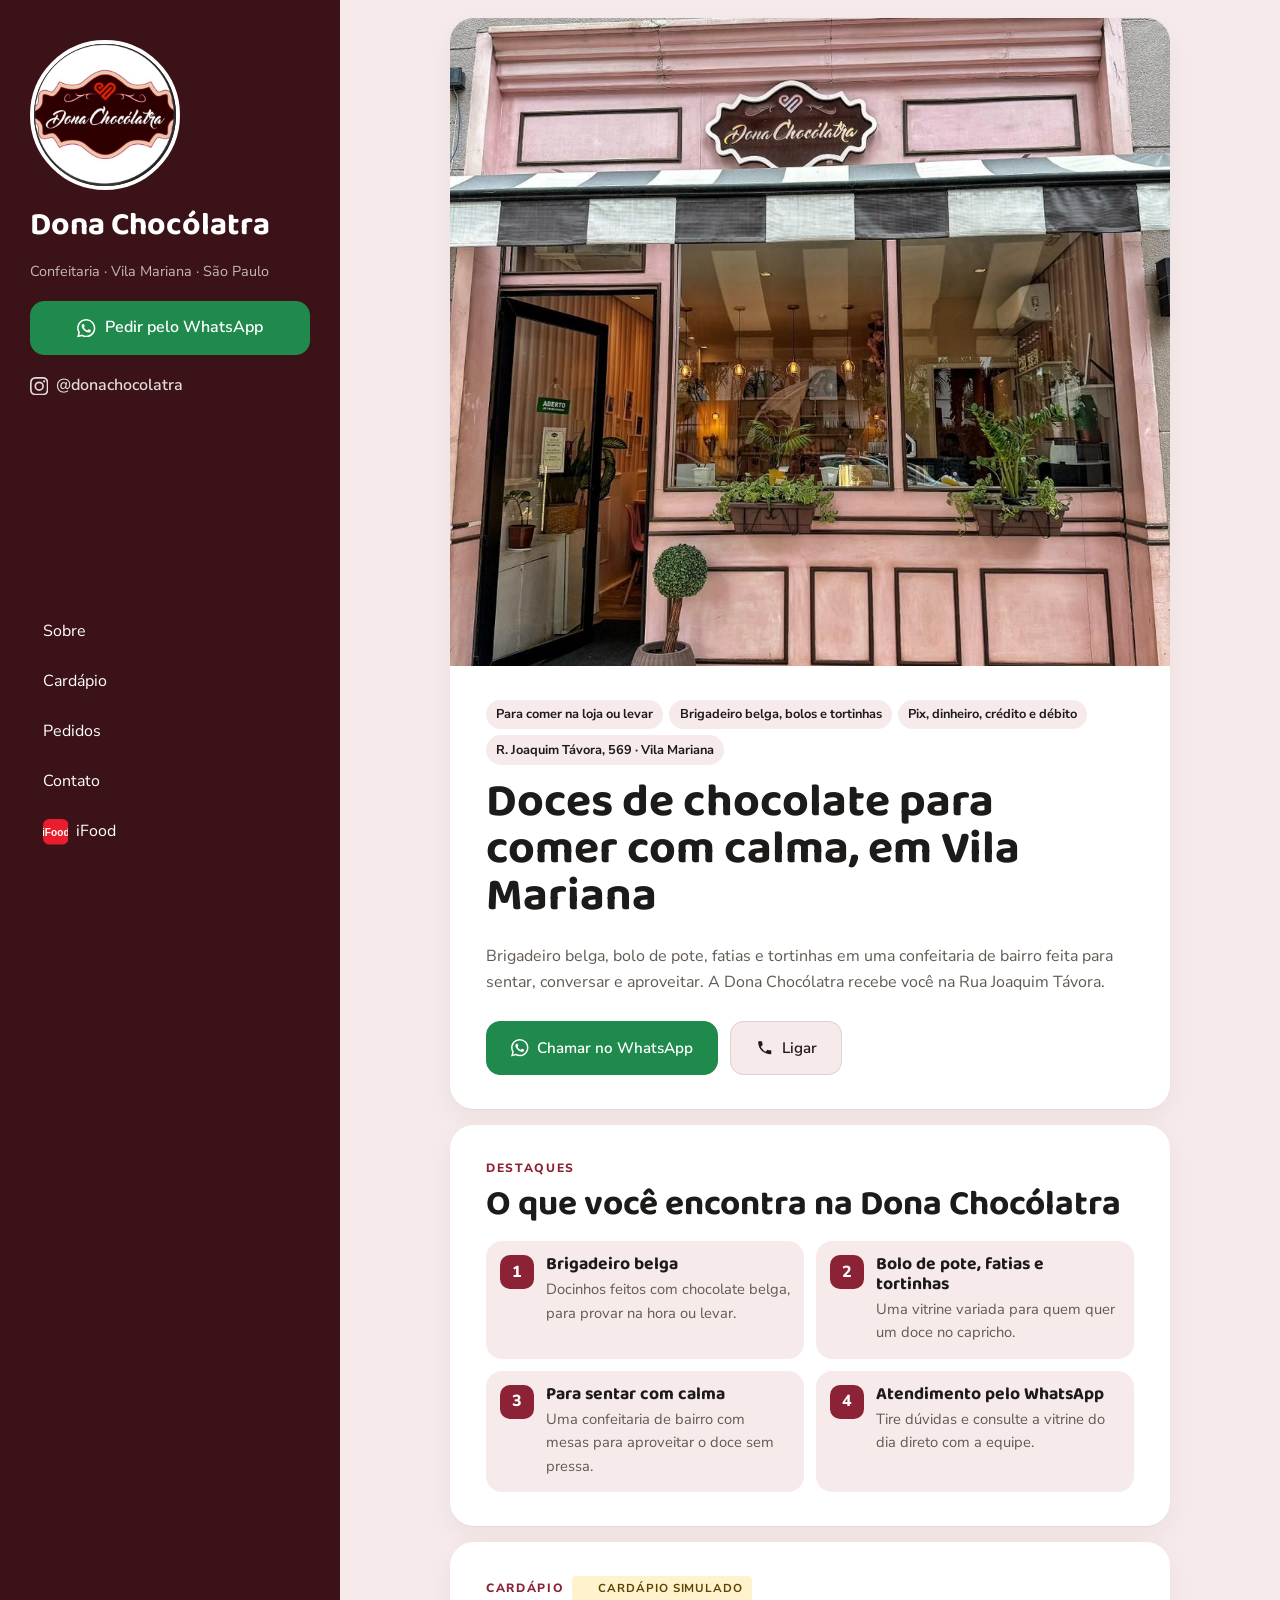
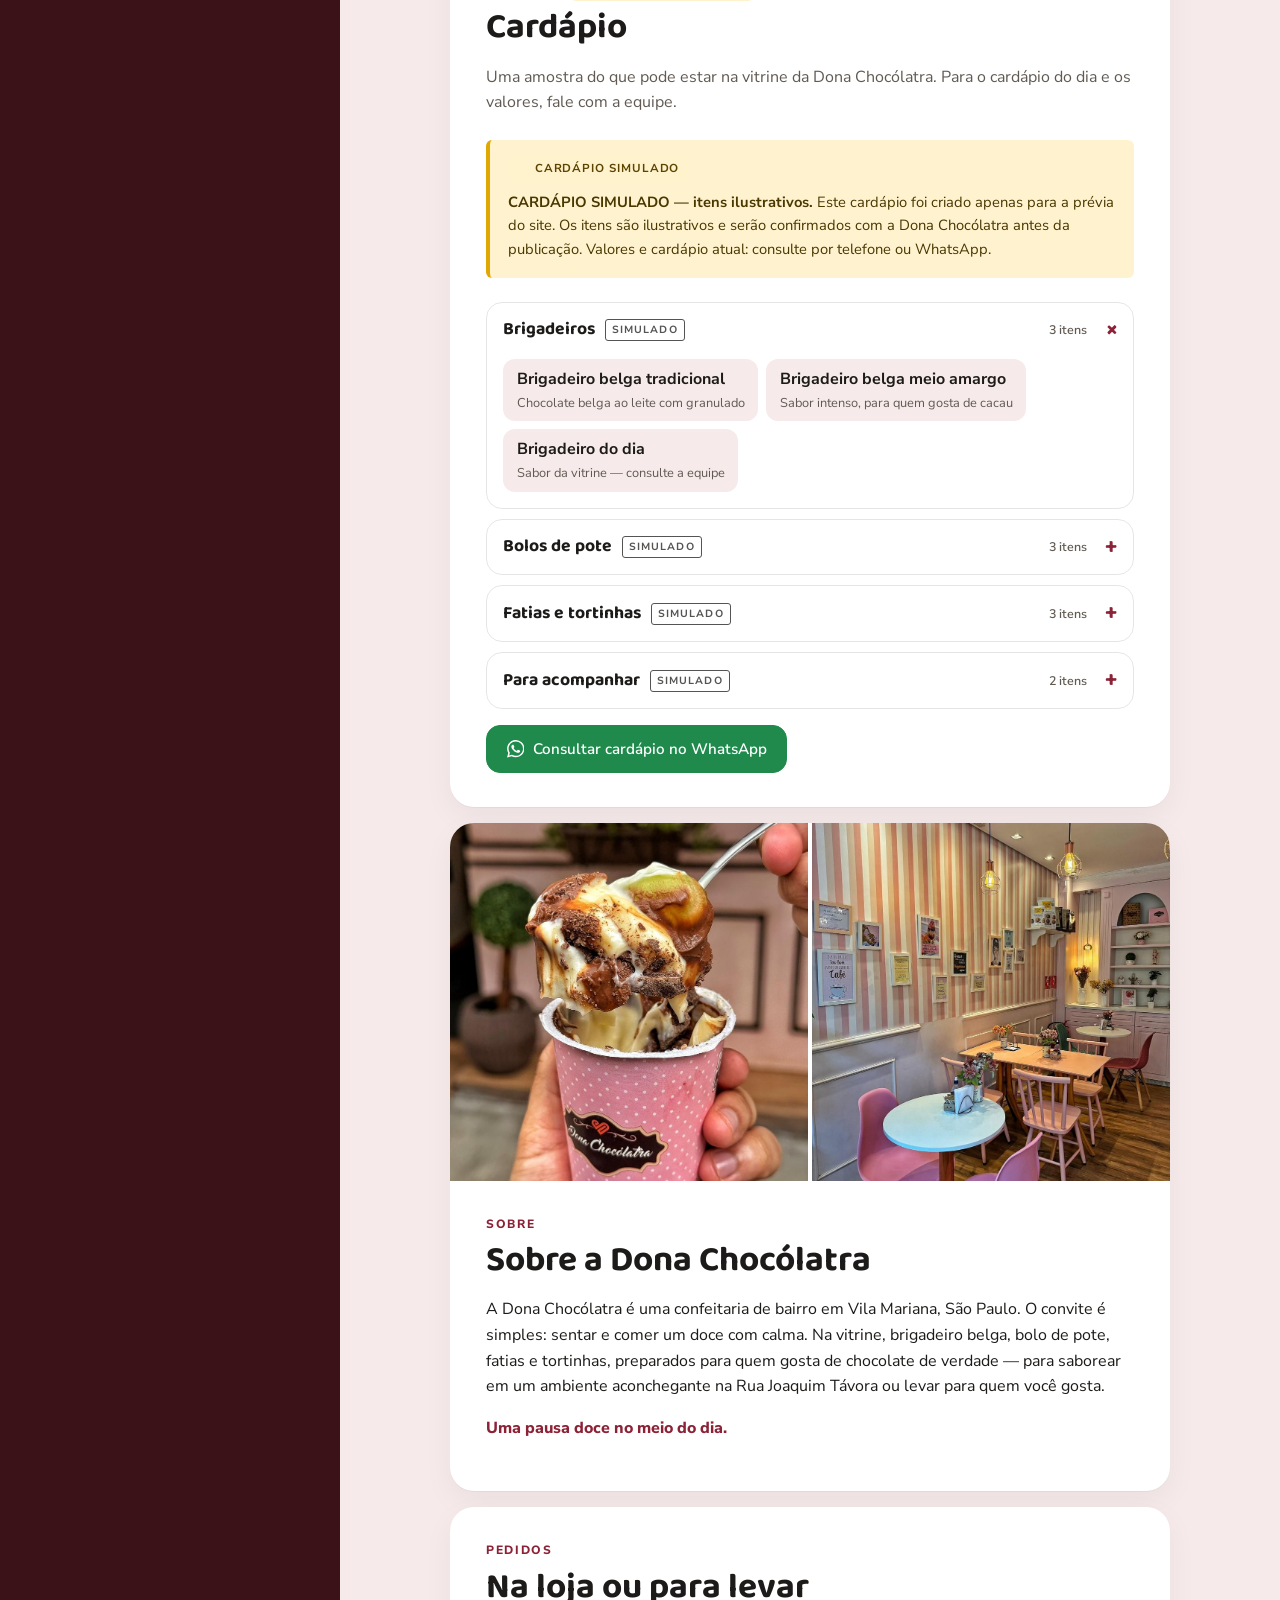
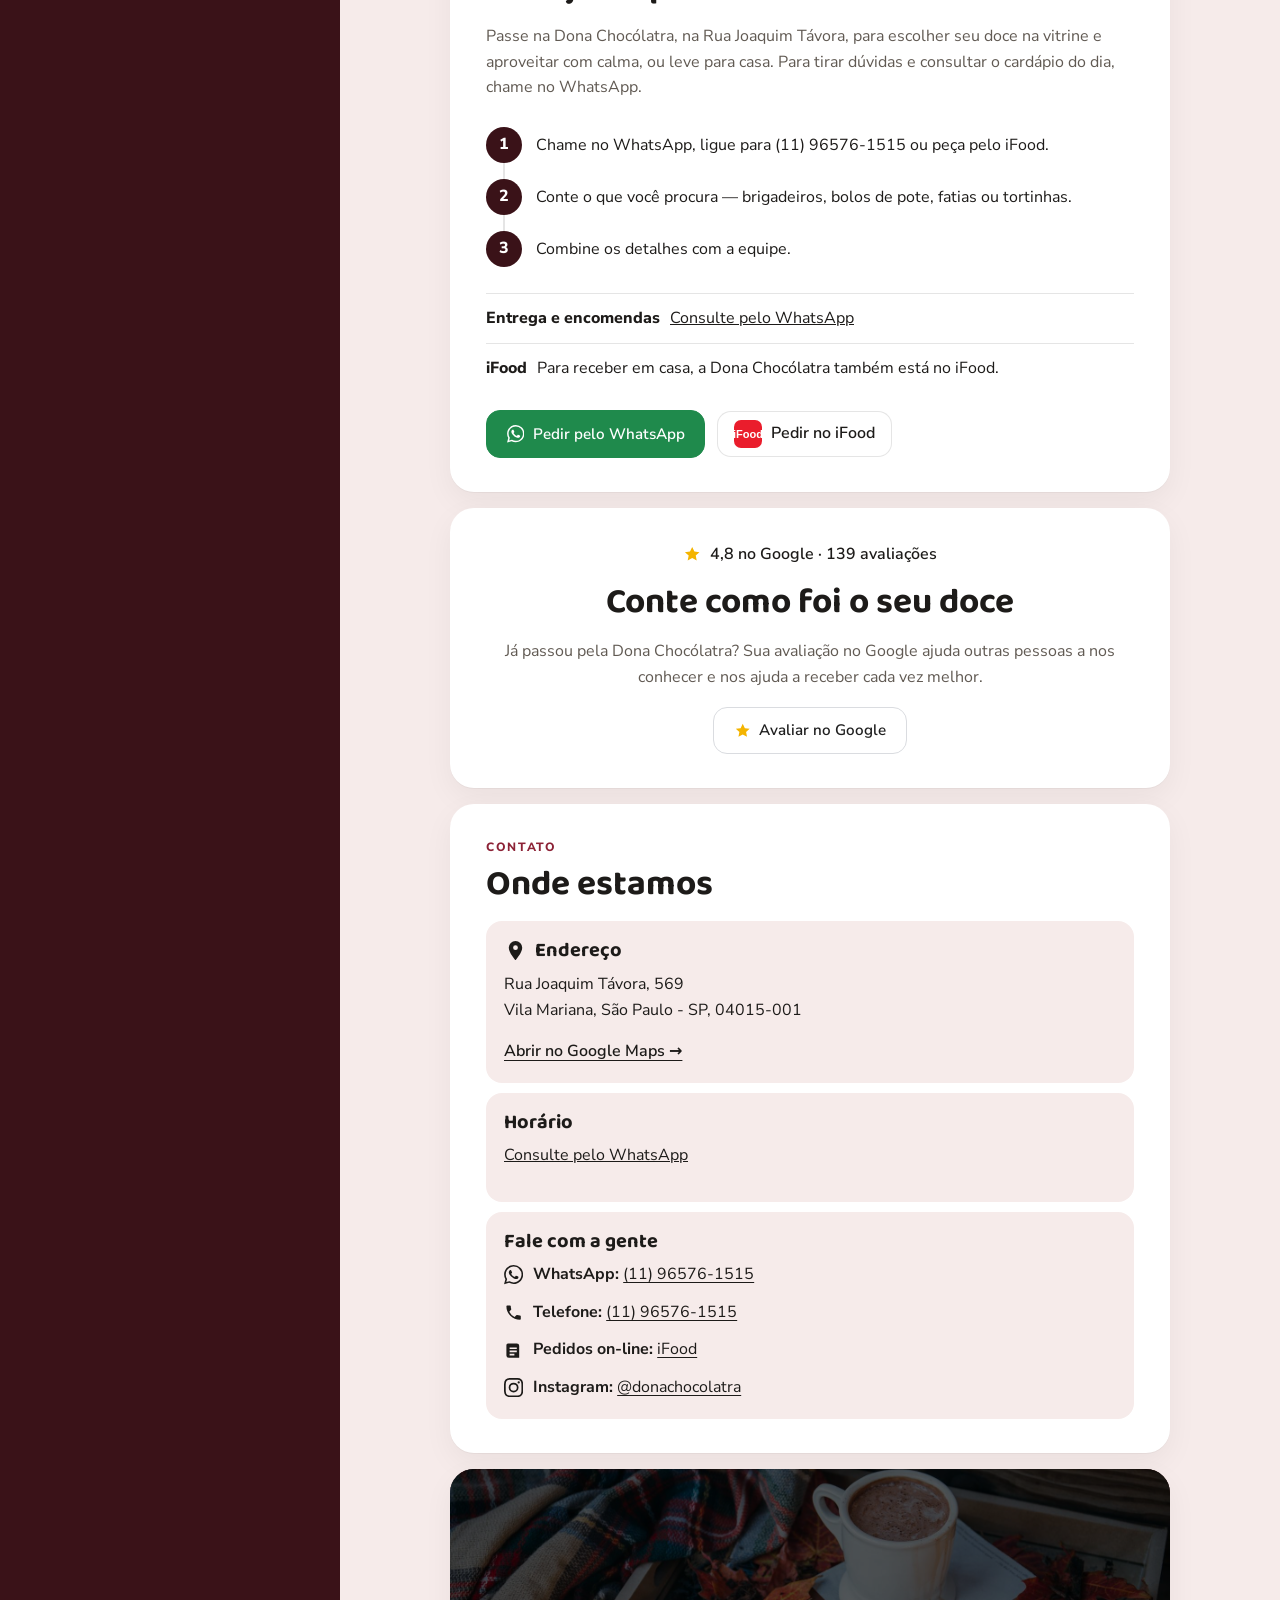
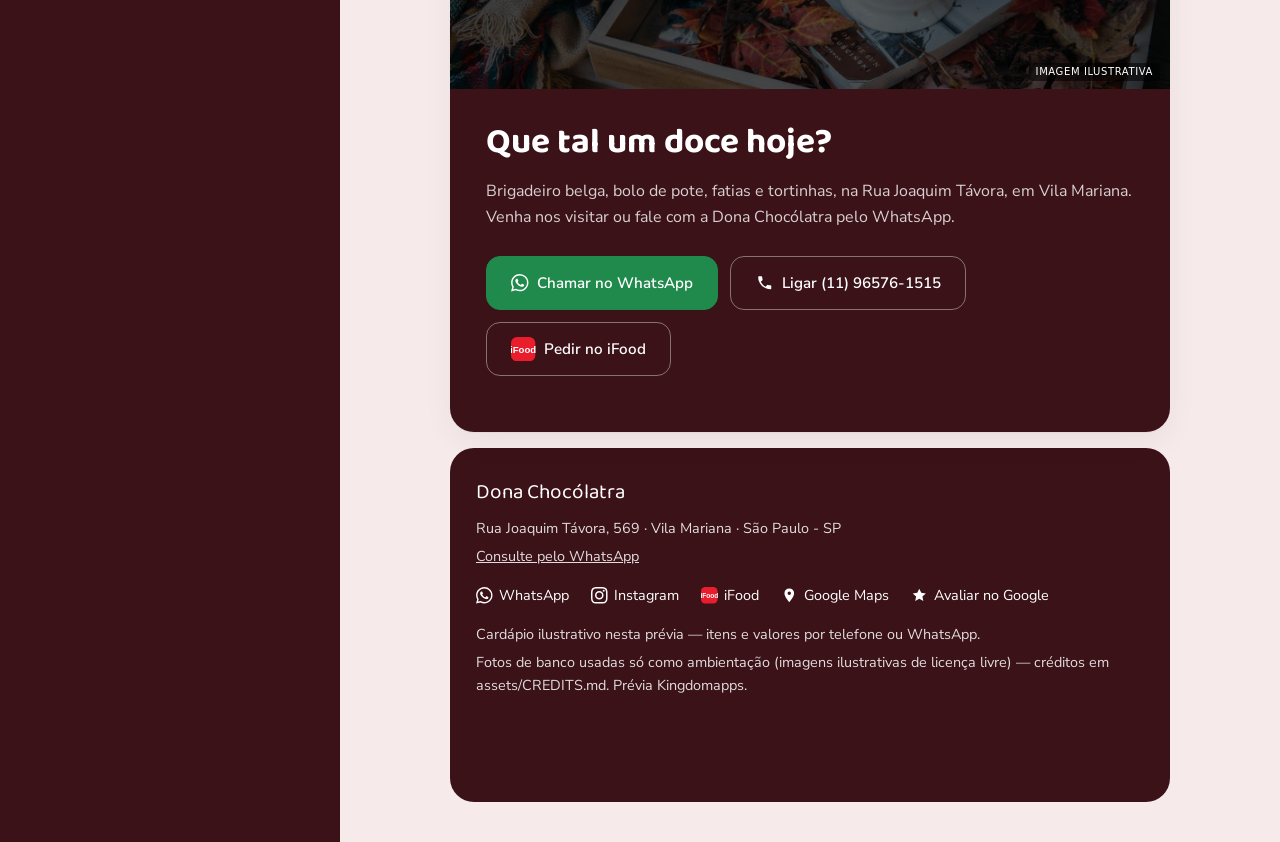
==== commit ce71d375: "publish: Dona Chocólatra — 2 estruturas de layout (copy.md)" ====
--- a/v2/index.html
+++ b/v2/index.html
@@ -23,7 +23,7 @@
   <div class="e4-side-inner">
     <a class="brand e4-brand" href="#topo" aria-label="Dona Chocólatra — início"><img class="brand-logo e4-logo" src="../assets/img/logo.jpg" width="400" height="400" alt="Logotipo Dona Chocólatra — placa vinho com coração vermelho e nome em letra cursiva" /><span class="brand-word">Dona Chocólatra</span></a>
     <p class="e4-side-line">Confeitaria · Vila Mariana · São Paulo</p>
-    <a class="btn btn-wa btn-lg header-cta e4-side-wa" href="https://wa.me/5511965761515?text=Ol%C3%A1%21%20Vim%20pelo%20site%20da%20Dona%20Choc%C3%B3latra%20e%20gostaria%20de%20mais%20informa%C3%A7%C3%B5es." target="_blank" rel="noopener"><svg viewBox="0 0 24 24" aria-hidden="true" focusable="false"><path fill="currentColor" d="M17.47 14.38c-.3-.15-1.76-.87-2.03-.97-.27-.1-.47-.15-.67.15-.2.3-.77.97-.94 1.16-.17.2-.35.22-.64.07-.3-.15-1.26-.46-2.39-1.47-.88-.79-1.48-1.76-1.65-2.06-.17-.3-.02-.46.13-.6.13-.14.3-.35.45-.52.15-.17.2-.3.3-.5.1-.2.05-.37-.03-.52-.07-.15-.67-1.61-.92-2.2-.24-.58-.49-.5-.67-.51h-.57c-.2 0-.52.07-.8.37-.27.3-1.04 1.02-1.04 2.48s1.07 2.88 1.21 3.07c.15.2 2.1 3.2 5.08 4.49.71.31 1.26.49 1.7.63.71.22 1.36.19 1.87.12.57-.09 1.76-.72 2-1.41.25-.7.25-1.29.18-1.41-.08-.13-.27-.2-.57-.35zM12.05 21.78a9.87 9.87 0 0 1-5.03-1.38l-.36-.21-3.74.98 1-3.65-.24-.37a9.86 9.86 0 0 1-1.51-5.26c0-5.45 4.44-9.88 9.89-9.88 2.64 0 5.12 1.03 6.99 2.9a9.83 9.83 0 0 1 2.89 6.99c0 5.45-4.44 9.88-9.89 9.88zm8.41-18.3A11.82 11.82 0 0 0 12.05 0C5.5 0 .16 5.34.16 11.89c0 2.1.55 4.14 1.59 5.95L.06 24l6.3-1.65a11.88 11.88 0 0 0 5.69 1.45c6.55 0 11.89-5.34 11.89-11.89 0-3.18-1.24-6.17-3.48-8.41z"/></svg><span>WhatsApp</span></a>
+    <a class="btn btn-wa btn-lg header-cta e4-side-wa" href="https://wa.me/5511965761515?text=Ol%C3%A1%21%20Vim%20pelo%20site%20da%20Dona%20Choc%C3%B3latra%20e%20gostaria%20de%20mais%20informa%C3%A7%C3%B5es." target="_blank" rel="noopener"><svg viewBox="0 0 24 24" aria-hidden="true" focusable="false"><path fill="currentColor" d="M17.47 14.38c-.3-.15-1.76-.87-2.03-.97-.27-.1-.47-.15-.67.15-.2.3-.77.97-.94 1.16-.17.2-.35.22-.64.07-.3-.15-1.26-.46-2.39-1.47-.88-.79-1.48-1.76-1.65-2.06-.17-.3-.02-.46.13-.6.13-.14.3-.35.45-.52.15-.17.2-.3.3-.5.1-.2.05-.37-.03-.52-.07-.15-.67-1.61-.92-2.2-.24-.58-.49-.5-.67-.51h-.57c-.2 0-.52.07-.8.37-.27.3-1.04 1.02-1.04 2.48s1.07 2.88 1.21 3.07c.15.2 2.1 3.2 5.08 4.49.71.31 1.26.49 1.7.63.71.22 1.36.19 1.87.12.57-.09 1.76-.72 2-1.41.25-.7.25-1.29.18-1.41-.08-.13-.27-.2-.57-.35zM12.05 21.78a9.87 9.87 0 0 1-5.03-1.38l-.36-.21-3.74.98 1-3.65-.24-.37a9.86 9.86 0 0 1-1.51-5.26c0-5.45 4.44-9.88 9.89-9.88 2.64 0 5.12 1.03 6.99 2.9a9.83 9.83 0 0 1 2.89 6.99c0 5.45-4.44 9.88-9.89 9.88zm8.41-18.3A11.82 11.82 0 0 0 12.05 0C5.5 0 .16 5.34.16 11.89c0 2.1.55 4.14 1.59 5.95L.06 24l6.3-1.65a11.88 11.88 0 0 0 5.69 1.45c6.55 0 11.89-5.34 11.89-11.89 0-3.18-1.24-6.17-3.48-8.41z"/></svg><span>Pedir pelo WhatsApp</span></a>
     <a class="e4-side-ig" href="https://instagram.com/donachocolatra" target="_blank" rel="noopener"><svg viewBox="0 0 24 24" aria-hidden="true" focusable="false"><path fill="currentColor" d="M12 2.2c3.2 0 3.58.01 4.85.07 3.25.15 4.77 1.69 4.92 4.92.06 1.27.07 1.65.07 4.85s-.01 3.58-.07 4.85c-.15 3.23-1.66 4.77-4.92 4.92-1.27.06-1.65.07-4.85.07s-3.58-.01-4.85-.07c-3.26-.15-4.77-1.7-4.92-4.92C2.17 15.58 2.16 15.2 2.16 12s.01-3.58.07-4.85C2.38 3.92 3.9 2.38 7.15 2.23 8.42 2.17 8.8 2.16 12 2.16zM12 0C8.74 0 8.33.01 7.05.07 2.7.27.27 2.69.07 7.05.01 8.33 0 8.74 0 12s.01 3.67.07 4.95c.2 4.36 2.62 6.78 6.98 6.98C8.33 23.99 8.74 24 12 24s3.67-.01 4.95-.07c4.35-.2 6.78-2.62 6.98-6.98.06-1.28.07-1.69.07-4.95s-.01-3.67-.07-4.95c-.2-4.35-2.62-6.78-6.98-6.98C15.67.01 15.26 0 12 0zm0 5.84a6.16 6.16 0 1 0 0 12.32 6.16 6.16 0 0 0 0-12.32zM12 16a4 4 0 1 1 0-8 4 4 0 0 1 0 8zm6.4-11.85a1.44 1.44 0 1 0 0 2.88 1.44 1.44 0 0 0 0-2.88z"/></svg><span>@donachocolatra</span></a>
     <nav class="site-nav e4-nav" id="site-nav" aria-label="Principal"><ul><li><a href="#sobre">Sobre</a></li><li><a href="#cardapio">Cardápio</a></li><li><a href="#entrega">Pedidos</a></li><li><a href="#contato">Contato</a></li><li class="nav-ifood"><a href="https://www.ifood.com.br/delivery/sao-paulo-sp/dona-chocolatra---doces-vila-mariana/298e9577-3425-4cb9-b59a-ba75bb12e1cf" target="_blank" rel="noopener"><svg viewBox="0 0 24 24" aria-hidden="true" focusable="false"><rect width="24" height="24" rx="6" fill="#ea1d2c"/><text x="12" y="15.6" text-anchor="middle" font-family="Arial,Helvetica,sans-serif" font-weight="700" font-size="9.5" fill="#fff">iFood</text></svg><span>iFood</span></a></li></ul></nav>
   </div>
@@ -56,9 +56,9 @@
 <section class="e4-card e4-pad" id="entrega" aria-labelledby="ent-title">
   <p class="e4-kicker">Pedidos</p><h2 id="ent-title">Na loja ou para levar</h2><p class="e4-muted">Passe na Dona Chocólatra, na Rua Joaquim Távora, para escolher seu doce na vitrine e aproveitar com calma, ou leve para casa. Para tirar dúvidas e consultar o cardápio do dia, chame no WhatsApp.</p>
   
-  <ol class="e4-vline"><li><span class="e4-dot" aria-hidden="true">1</span><p>Chame no WhatsApp ou ligue para (11) 96576-1515.</p></li><li><span class="e4-dot" aria-hidden="true">2</span><p>Conte o que você procura — brigadeiros, bolos de pote, fatias ou tortinhas.</p></li><li><span class="e4-dot" aria-hidden="true">3</span><p>Combine os detalhes com a equipe.</p></li></ol>
-  <dl class="e4-kv"><div><dt>Entrega e encomendas</dt><dd><a href="https://wa.me/5511965761515?text=Ol%C3%A1%21%20Vim%20pelo%20site%20da%20Dona%20Choc%C3%B3latra%20e%20gostaria%20de%20mais%20informa%C3%A7%C3%B5es." target="_blank" rel="noopener">Consulte pelo WhatsApp</a></dd></div></dl>
-  <div class="order-links"><a class="btn btn-wa" href="https://wa.me/5511965761515?text=Ol%C3%A1%21%20Vim%20pelo%20site%20da%20Dona%20Choc%C3%B3latra%20e%20gostaria%20de%20mais%20informa%C3%A7%C3%B5es." target="_blank" rel="noopener"><svg viewBox="0 0 24 24" aria-hidden="true" focusable="false"><path fill="currentColor" d="M17.47 14.38c-.3-.15-1.76-.87-2.03-.97-.27-.1-.47-.15-.67.15-.2.3-.77.97-.94 1.16-.17.2-.35.22-.64.07-.3-.15-1.26-.46-2.39-1.47-.88-.79-1.48-1.76-1.65-2.06-.17-.3-.02-.46.13-.6.13-.14.3-.35.45-.52.15-.17.2-.3.3-.5.1-.2.05-.37-.03-.52-.07-.15-.67-1.61-.92-2.2-.24-.58-.49-.5-.67-.51h-.57c-.2 0-.52.07-.8.37-.27.3-1.04 1.02-1.04 2.48s1.07 2.88 1.21 3.07c.15.2 2.1 3.2 5.08 4.49.71.31 1.26.49 1.7.63.71.22 1.36.19 1.87.12.57-.09 1.76-.72 2-1.41.25-.7.25-1.29.18-1.41-.08-.13-.27-.2-.57-.35zM12.05 21.78a9.87 9.87 0 0 1-5.03-1.38l-.36-.21-3.74.98 1-3.65-.24-.37a9.86 9.86 0 0 1-1.51-5.26c0-5.45 4.44-9.88 9.89-9.88 2.64 0 5.12 1.03 6.99 2.9a9.83 9.83 0 0 1 2.89 6.99c0 5.45-4.44 9.88-9.89 9.88zm8.41-18.3A11.82 11.82 0 0 0 12.05 0C5.5 0 .16 5.34.16 11.89c0 2.1.55 4.14 1.59 5.95L.06 24l6.3-1.65a11.88 11.88 0 0 0 5.69 1.45c6.55 0 11.89-5.34 11.89-11.89 0-3.18-1.24-6.17-3.48-8.41z"/></svg><span>WhatsApp</span></a><a class="app-link app-ifood" href="https://www.ifood.com.br/delivery/sao-paulo-sp/dona-chocolatra---doces-vila-mariana/298e9577-3425-4cb9-b59a-ba75bb12e1cf" target="_blank" rel="noopener"><svg viewBox="0 0 24 24" aria-hidden="true" focusable="false"><rect width="24" height="24" rx="6" fill="#ea1d2c"/><text x="12" y="15.6" text-anchor="middle" font-family="Arial,Helvetica,sans-serif" font-weight="700" font-size="9.5" fill="#fff">iFood</text></svg><span>Pedir pelo iFood</span></a></div>
+  <ol class="e4-vline"><li><span class="e4-dot" aria-hidden="true">1</span><p>Chame no WhatsApp, ligue para (11) 96576-1515 ou peça pelo iFood.</p></li><li><span class="e4-dot" aria-hidden="true">2</span><p>Conte o que você procura — brigadeiros, bolos de pote, fatias ou tortinhas.</p></li><li><span class="e4-dot" aria-hidden="true">3</span><p>Combine os detalhes com a equipe.</p></li></ol>
+  <dl class="e4-kv"><div><dt>Entrega e encomendas</dt><dd><a href="https://wa.me/5511965761515?text=Ol%C3%A1%21%20Vim%20pelo%20site%20da%20Dona%20Choc%C3%B3latra%20e%20gostaria%20de%20mais%20informa%C3%A7%C3%B5es." target="_blank" rel="noopener">Consulte pelo WhatsApp</a></dd></div><div><dt>iFood</dt><dd>Para receber em casa, a Dona Chocólatra também está no iFood.</dd></div></dl>
+  <div class="order-links"><a class="btn btn-wa" href="https://wa.me/5511965761515?text=Ol%C3%A1%21%20Vim%20pelo%20site%20da%20Dona%20Choc%C3%B3latra%20e%20gostaria%20de%20mais%20informa%C3%A7%C3%B5es." target="_blank" rel="noopener"><svg viewBox="0 0 24 24" aria-hidden="true" focusable="false"><path fill="currentColor" d="M17.47 14.38c-.3-.15-1.76-.87-2.03-.97-.27-.1-.47-.15-.67.15-.2.3-.77.97-.94 1.16-.17.2-.35.22-.64.07-.3-.15-1.26-.46-2.39-1.47-.88-.79-1.48-1.76-1.65-2.06-.17-.3-.02-.46.13-.6.13-.14.3-.35.45-.52.15-.17.2-.3.3-.5.1-.2.05-.37-.03-.52-.07-.15-.67-1.61-.92-2.2-.24-.58-.49-.5-.67-.51h-.57c-.2 0-.52.07-.8.37-.27.3-1.04 1.02-1.04 2.48s1.07 2.88 1.21 3.07c.15.2 2.1 3.2 5.08 4.49.71.31 1.26.49 1.7.63.71.22 1.36.19 1.87.12.57-.09 1.76-.72 2-1.41.25-.7.25-1.29.18-1.41-.08-.13-.27-.2-.57-.35zM12.05 21.78a9.87 9.87 0 0 1-5.03-1.38l-.36-.21-3.74.98 1-3.65-.24-.37a9.86 9.86 0 0 1-1.51-5.26c0-5.45 4.44-9.88 9.89-9.88 2.64 0 5.12 1.03 6.99 2.9a9.83 9.83 0 0 1 2.89 6.99c0 5.45-4.44 9.88-9.89 9.88zm8.41-18.3A11.82 11.82 0 0 0 12.05 0C5.5 0 .16 5.34.16 11.89c0 2.1.55 4.14 1.59 5.95L.06 24l6.3-1.65a11.88 11.88 0 0 0 5.69 1.45c6.55 0 11.89-5.34 11.89-11.89 0-3.18-1.24-6.17-3.48-8.41z"/></svg><span>Pedir pelo WhatsApp</span></a><a class="app-link app-ifood" href="https://www.ifood.com.br/delivery/sao-paulo-sp/dona-chocolatra---doces-vila-mariana/298e9577-3425-4cb9-b59a-ba75bb12e1cf" target="_blank" rel="noopener"><svg viewBox="0 0 24 24" aria-hidden="true" focusable="false"><rect width="24" height="24" rx="6" fill="#ea1d2c"/><text x="12" y="15.6" text-anchor="middle" font-family="Arial,Helvetica,sans-serif" font-weight="700" font-size="9.5" fill="#fff">iFood</text></svg><span>Pedir no iFood</span></a></div>
 </section>
 <section class="e4-card e4-pad e4-review" id="avaliar" aria-labelledby="av-title">
   <p class="selo"><svg viewBox="0 0 24 24" aria-hidden="true" focusable="false"><path fill="currentColor" d="M12 2.5l2.9 6 6.6.8-4.9 4.5 1.3 6.5L12 17.1l-5.9 3.2 1.3-6.5L2.5 9.3l6.6-.8z"/></svg><span>4,8 no Google · 139 avaliações</span></p>
@@ -66,11 +66,11 @@
 </section>
 <section class="e4-card e4-pad" id="contato" aria-labelledby="ct-title">
   <p class="e4-kicker">Contato</p><h2 id="ct-title">Onde estamos</h2>
-  <div class="e4-contact"><div class="ct-card ct-addr"><h3><svg viewBox="0 0 24 24" aria-hidden="true" focusable="false"><path fill="currentColor" d="M12 2a7 7 0 0 0-7 7c0 5.25 7 13 7 13s7-7.75 7-13a7 7 0 0 0-7-7zm0 9.5a2.5 2.5 0 1 1 0-5 2.5 2.5 0 0 1 0 5z"/></svg><span>Endereço</span></h3><p>Rua Joaquim Távora, 569<br />Vila Mariana, São Paulo - SP, 04015-001</p><a class="text-link" href="https://www.google.com/maps/place/?q=place_id:ChIJ6TzaPtZbzpQRmnqxLxA_ln4" target="_blank" rel="noopener">Abrir no Google Maps →</a></div><div class="ct-card ct-hours"><h3>Horário</h3><p><a href="https://wa.me/5511965761515?text=Ol%C3%A1%21%20Vim%20pelo%20site%20da%20Dona%20Choc%C3%B3latra%20e%20gostaria%20de%20mais%20informa%C3%A7%C3%B5es." target="_blank" rel="noopener">Consulte pelo WhatsApp</a></p></div><div class="ct-card"><h3>Fale com a gente</h3><ul class="ct-list"><li><svg viewBox="0 0 24 24" aria-hidden="true" focusable="false"><path fill="currentColor" d="M17.47 14.38c-.3-.15-1.76-.87-2.03-.97-.27-.1-.47-.15-.67.15-.2.3-.77.97-.94 1.16-.17.2-.35.22-.64.07-.3-.15-1.26-.46-2.39-1.47-.88-.79-1.48-1.76-1.65-2.06-.17-.3-.02-.46.13-.6.13-.14.3-.35.45-.52.15-.17.2-.3.3-.5.1-.2.05-.37-.03-.52-.07-.15-.67-1.61-.92-2.2-.24-.58-.49-.5-.67-.51h-.57c-.2 0-.52.07-.8.37-.27.3-1.04 1.02-1.04 2.48s1.07 2.88 1.21 3.07c.15.2 2.1 3.2 5.08 4.49.71.31 1.26.49 1.7.63.71.22 1.36.19 1.87.12.57-.09 1.76-.72 2-1.41.25-.7.25-1.29.18-1.41-.08-.13-.27-.2-.57-.35zM12.05 21.78a9.87 9.87 0 0 1-5.03-1.38l-.36-.21-3.74.98 1-3.65-.24-.37a9.86 9.86 0 0 1-1.51-5.26c0-5.45 4.44-9.88 9.89-9.88 2.64 0 5.12 1.03 6.99 2.9a9.83 9.83 0 0 1 2.89 6.99c0 5.45-4.44 9.88-9.89 9.88zm8.41-18.3A11.82 11.82 0 0 0 12.05 0C5.5 0 .16 5.34.16 11.89c0 2.1.55 4.14 1.59 5.95L.06 24l6.3-1.65a11.88 11.88 0 0 0 5.69 1.45c6.55 0 11.89-5.34 11.89-11.89 0-3.18-1.24-6.17-3.48-8.41z"/></svg><span><strong>WhatsApp:</strong> <a href="https://wa.me/5511965761515?text=Ol%C3%A1%21%20Vim%20pelo%20site%20da%20Dona%20Choc%C3%B3latra%20e%20gostaria%20de%20mais%20informa%C3%A7%C3%B5es." target="_blank" rel="noopener">(11) 96576-1515</a></span></li><li><svg viewBox="0 0 24 24" aria-hidden="true" focusable="false"><path fill="currentColor" d="M6.6 10.8a15.1 15.1 0 0 0 6.6 6.6l2.2-2.2a1 1 0 0 1 1-.25 11.4 11.4 0 0 0 3.6.57 1 1 0 0 1 1 1V20a1 1 0 0 1-1 1A17 17 0 0 1 3 4a1 1 0 0 1 1-1h3.5a1 1 0 0 1 1 1c0 1.25.2 2.45.57 3.57a1 1 0 0 1-.25 1z"/></svg><span><strong>Telefone:</strong> <a href="tel:+5511965761515">(11) 96576-1515</a></span></li><li><svg viewBox="0 0 24 24" aria-hidden="true" focusable="false"><path fill="currentColor" d="M12 2.2c3.2 0 3.58.01 4.85.07 3.25.15 4.77 1.69 4.92 4.92.06 1.27.07 1.65.07 4.85s-.01 3.58-.07 4.85c-.15 3.23-1.66 4.77-4.92 4.92-1.27.06-1.65.07-4.85.07s-3.58-.01-4.85-.07c-3.26-.15-4.77-1.7-4.92-4.92C2.17 15.58 2.16 15.2 2.16 12s.01-3.58.07-4.85C2.38 3.92 3.9 2.38 7.15 2.23 8.42 2.17 8.8 2.16 12 2.16zM12 0C8.74 0 8.33.01 7.05.07 2.7.27.27 2.69.07 7.05.01 8.33 0 8.74 0 12s.01 3.67.07 4.95c.2 4.36 2.62 6.78 6.98 6.98C8.33 23.99 8.74 24 12 24s3.67-.01 4.95-.07c4.35-.2 6.78-2.62 6.98-6.98.06-1.28.07-1.69.07-4.95s-.01-3.67-.07-4.95c-.2-4.35-2.62-6.78-6.98-6.98C15.67.01 15.26 0 12 0zm0 5.84a6.16 6.16 0 1 0 0 12.32 6.16 6.16 0 0 0 0-12.32zM12 16a4 4 0 1 1 0-8 4 4 0 0 1 0 8zm6.4-11.85a1.44 1.44 0 1 0 0 2.88 1.44 1.44 0 0 0 0-2.88z"/></svg><span><strong>Instagram:</strong> <a href="https://instagram.com/donachocolatra" target="_blank" rel="noopener">@donachocolatra</a></span></li><li><svg viewBox="0 0 24 24" aria-hidden="true" focusable="false"><rect width="24" height="24" rx="6" fill="#ea1d2c"/><text x="12" y="15.6" text-anchor="middle" font-family="Arial,Helvetica,sans-serif" font-weight="700" font-size="9.5" fill="#fff">iFood</text></svg><span><strong>iFood:</strong> <a href="https://www.ifood.com.br/delivery/sao-paulo-sp/dona-chocolatra---doces-vila-mariana/298e9577-3425-4cb9-b59a-ba75bb12e1cf" target="_blank" rel="noopener">Ver loja no iFood</a></span></li></ul></div></div>
+  <div class="e4-contact"><div class="ct-card ct-addr"><h3><svg viewBox="0 0 24 24" aria-hidden="true" focusable="false"><path fill="currentColor" d="M12 2a7 7 0 0 0-7 7c0 5.25 7 13 7 13s7-7.75 7-13a7 7 0 0 0-7-7zm0 9.5a2.5 2.5 0 1 1 0-5 2.5 2.5 0 0 1 0 5z"/></svg><span>Endereço</span></h3><p>Rua Joaquim Távora, 569<br />Vila Mariana, São Paulo - SP, 04015-001</p><a class="text-link" href="https://www.google.com/maps/place/?q=place_id:ChIJ6TzaPtZbzpQRmnqxLxA_ln4" target="_blank" rel="noopener">Abrir no Google Maps →</a></div><div class="ct-card ct-hours"><h3>Horário</h3><p><a href="https://wa.me/5511965761515?text=Ol%C3%A1%21%20Vim%20pelo%20site%20da%20Dona%20Choc%C3%B3latra%20e%20gostaria%20de%20mais%20informa%C3%A7%C3%B5es." target="_blank" rel="noopener">Consulte pelo WhatsApp</a></p></div><div class="ct-card"><h3>Fale com a gente</h3><ul class="ct-list"><li><svg viewBox="0 0 24 24" aria-hidden="true" focusable="false"><path fill="currentColor" d="M17.47 14.38c-.3-.15-1.76-.87-2.03-.97-.27-.1-.47-.15-.67.15-.2.3-.77.97-.94 1.16-.17.2-.35.22-.64.07-.3-.15-1.26-.46-2.39-1.47-.88-.79-1.48-1.76-1.65-2.06-.17-.3-.02-.46.13-.6.13-.14.3-.35.45-.52.15-.17.2-.3.3-.5.1-.2.05-.37-.03-.52-.07-.15-.67-1.61-.92-2.2-.24-.58-.49-.5-.67-.51h-.57c-.2 0-.52.07-.8.37-.27.3-1.04 1.02-1.04 2.48s1.07 2.88 1.21 3.07c.15.2 2.1 3.2 5.08 4.49.71.31 1.26.49 1.7.63.71.22 1.36.19 1.87.12.57-.09 1.76-.72 2-1.41.25-.7.25-1.29.18-1.41-.08-.13-.27-.2-.57-.35zM12.05 21.78a9.87 9.87 0 0 1-5.03-1.38l-.36-.21-3.74.98 1-3.65-.24-.37a9.86 9.86 0 0 1-1.51-5.26c0-5.45 4.44-9.88 9.89-9.88 2.64 0 5.12 1.03 6.99 2.9a9.83 9.83 0 0 1 2.89 6.99c0 5.45-4.44 9.88-9.89 9.88zm8.41-18.3A11.82 11.82 0 0 0 12.05 0C5.5 0 .16 5.34.16 11.89c0 2.1.55 4.14 1.59 5.95L.06 24l6.3-1.65a11.88 11.88 0 0 0 5.69 1.45c6.55 0 11.89-5.34 11.89-11.89 0-3.18-1.24-6.17-3.48-8.41z"/></svg><span><strong>WhatsApp:</strong> <a href="https://wa.me/5511965761515?text=Ol%C3%A1%21%20Vim%20pelo%20site%20da%20Dona%20Choc%C3%B3latra%20e%20gostaria%20de%20mais%20informa%C3%A7%C3%B5es." target="_blank" rel="noopener">(11) 96576-1515</a></span></li><li><svg viewBox="0 0 24 24" aria-hidden="true" focusable="false"><path fill="currentColor" d="M6.6 10.8a15.1 15.1 0 0 0 6.6 6.6l2.2-2.2a1 1 0 0 1 1-.25 11.4 11.4 0 0 0 3.6.57 1 1 0 0 1 1 1V20a1 1 0 0 1-1 1A17 17 0 0 1 3 4a1 1 0 0 1 1-1h3.5a1 1 0 0 1 1 1c0 1.25.2 2.45.57 3.57a1 1 0 0 1-.25 1z"/></svg><span><strong>Telefone:</strong> <a href="tel:+5511965761515">(11) 96576-1515</a></span></li><li><svg viewBox="0 0 24 24" aria-hidden="true" focusable="false"><path fill="currentColor" d="M5 3h11a3 3 0 0 1 3 3v15H6a3 3 0 0 1-3-3V5a2 2 0 0 1 2-2zm2 5v2h9V8H7zm0 4v2h9v-2H7zm0 4v2h6v-2H7z"/></svg><span><strong>Pedidos on-line:</strong> <a href="https://www.ifood.com.br/delivery/sao-paulo-sp/dona-chocolatra---doces-vila-mariana/298e9577-3425-4cb9-b59a-ba75bb12e1cf" target="_blank" rel="noopener">iFood</a></span></li><li><svg viewBox="0 0 24 24" aria-hidden="true" focusable="false"><path fill="currentColor" d="M12 2.2c3.2 0 3.58.01 4.85.07 3.25.15 4.77 1.69 4.92 4.92.06 1.27.07 1.65.07 4.85s-.01 3.58-.07 4.85c-.15 3.23-1.66 4.77-4.92 4.92-1.27.06-1.65.07-4.85.07s-3.58-.01-4.85-.07c-3.26-.15-4.77-1.7-4.92-4.92C2.17 15.58 2.16 15.2 2.16 12s.01-3.58.07-4.85C2.38 3.92 3.9 2.38 7.15 2.23 8.42 2.17 8.8 2.16 12 2.16zM12 0C8.74 0 8.33.01 7.05.07 2.7.27.27 2.69.07 7.05.01 8.33 0 8.74 0 12s.01 3.67.07 4.95c.2 4.36 2.62 6.78 6.98 6.98C8.33 23.99 8.74 24 12 24s3.67-.01 4.95-.07c4.35-.2 6.78-2.62 6.98-6.98.06-1.28.07-1.69.07-4.95s-.01-3.67-.07-4.95c-.2-4.35-2.62-6.78-6.98-6.98C15.67.01 15.26 0 12 0zm0 5.84a6.16 6.16 0 1 0 0 12.32 6.16 6.16 0 0 0 0-12.32zM12 16a4 4 0 1 1 0-8 4 4 0 0 1 0 8zm6.4-11.85a1.44 1.44 0 1 0 0 2.88 1.44 1.44 0 0 0 0-2.88z"/></svg><span><strong>Instagram:</strong> <a href="https://instagram.com/donachocolatra" target="_blank" rel="noopener">@donachocolatra</a></span></li></ul></div></div>
 </section>
 <section class="e4-card e4-cta cta-final" id="cta-final" aria-labelledby="cta-title">
   <div class="e4-cta-media"><div class="amb amb-cta" style="--amb:url('../assets/img/ambiente-hot-chocolate.jpg')" aria-hidden="true"><span class="amb-tag">Imagem ilustrativa</span></div></div>
-  <div class="e4-pad"><h2 id="cta-title">Que tal um doce hoje?</h2><p>Brigadeiro belga, bolo de pote, fatias e tortinhas, na Rua Joaquim Távora, em Vila Mariana. Venha nos visitar ou fale com a Dona Chocólatra pelo WhatsApp.</p><div class="hero-ctas"><a class="btn btn-wa btn-lg" href="https://wa.me/5511965761515?text=Ol%C3%A1%21%20Vim%20pelo%20site%20da%20Dona%20Choc%C3%B3latra%20e%20gostaria%20de%20mais%20informa%C3%A7%C3%B5es." target="_blank" rel="noopener"><svg viewBox="0 0 24 24" aria-hidden="true" focusable="false"><path fill="currentColor" d="M17.47 14.38c-.3-.15-1.76-.87-2.03-.97-.27-.1-.47-.15-.67.15-.2.3-.77.97-.94 1.16-.17.2-.35.22-.64.07-.3-.15-1.26-.46-2.39-1.47-.88-.79-1.48-1.76-1.65-2.06-.17-.3-.02-.46.13-.6.13-.14.3-.35.45-.52.15-.17.2-.3.3-.5.1-.2.05-.37-.03-.52-.07-.15-.67-1.61-.92-2.2-.24-.58-.49-.5-.67-.51h-.57c-.2 0-.52.07-.8.37-.27.3-1.04 1.02-1.04 2.48s1.07 2.88 1.21 3.07c.15.2 2.1 3.2 5.08 4.49.71.31 1.26.49 1.7.63.71.22 1.36.19 1.87.12.57-.09 1.76-.72 2-1.41.25-.7.25-1.29.18-1.41-.08-.13-.27-.2-.57-.35zM12.05 21.78a9.87 9.87 0 0 1-5.03-1.38l-.36-.21-3.74.98 1-3.65-.24-.37a9.86 9.86 0 0 1-1.51-5.26c0-5.45 4.44-9.88 9.89-9.88 2.64 0 5.12 1.03 6.99 2.9a9.83 9.83 0 0 1 2.89 6.99c0 5.45-4.44 9.88-9.89 9.88zm8.41-18.3A11.82 11.82 0 0 0 12.05 0C5.5 0 .16 5.34.16 11.89c0 2.1.55 4.14 1.59 5.95L.06 24l6.3-1.65a11.88 11.88 0 0 0 5.69 1.45c6.55 0 11.89-5.34 11.89-11.89 0-3.18-1.24-6.17-3.48-8.41z"/></svg><span>Chamar no WhatsApp</span></a><a class="btn btn-ghost btn-lg btn-ifood" href="https://www.ifood.com.br/delivery/sao-paulo-sp/dona-chocolatra---doces-vila-mariana/298e9577-3425-4cb9-b59a-ba75bb12e1cf" target="_blank" rel="noopener"><svg viewBox="0 0 24 24" aria-hidden="true" focusable="false"><rect width="24" height="24" rx="6" fill="#ea1d2c"/><text x="12" y="15.6" text-anchor="middle" font-family="Arial,Helvetica,sans-serif" font-weight="700" font-size="9.5" fill="#fff">iFood</text></svg><span>Pedir pelo iFood</span></a></div></div>
+  <div class="e4-pad"><h2 id="cta-title">Que tal um doce hoje?</h2><p>Brigadeiro belga, bolo de pote, fatias e tortinhas, na Rua Joaquim Távora, em Vila Mariana. Venha nos visitar ou fale com a Dona Chocólatra pelo WhatsApp.</p><div class="hero-ctas"><a class="btn btn-wa btn-lg" href="https://wa.me/5511965761515?text=Ol%C3%A1%21%20Vim%20pelo%20site%20da%20Dona%20Choc%C3%B3latra%20e%20gostaria%20de%20mais%20informa%C3%A7%C3%B5es." target="_blank" rel="noopener"><svg viewBox="0 0 24 24" aria-hidden="true" focusable="false"><path fill="currentColor" d="M17.47 14.38c-.3-.15-1.76-.87-2.03-.97-.27-.1-.47-.15-.67.15-.2.3-.77.97-.94 1.16-.17.2-.35.22-.64.07-.3-.15-1.26-.46-2.39-1.47-.88-.79-1.48-1.76-1.65-2.06-.17-.3-.02-.46.13-.6.13-.14.3-.35.45-.52.15-.17.2-.3.3-.5.1-.2.05-.37-.03-.52-.07-.15-.67-1.61-.92-2.2-.24-.58-.49-.5-.67-.51h-.57c-.2 0-.52.07-.8.37-.27.3-1.04 1.02-1.04 2.48s1.07 2.88 1.21 3.07c.15.2 2.1 3.2 5.08 4.49.71.31 1.26.49 1.7.63.71.22 1.36.19 1.87.12.57-.09 1.76-.72 2-1.41.25-.7.25-1.29.18-1.41-.08-.13-.27-.2-.57-.35zM12.05 21.78a9.87 9.87 0 0 1-5.03-1.38l-.36-.21-3.74.98 1-3.65-.24-.37a9.86 9.86 0 0 1-1.51-5.26c0-5.45 4.44-9.88 9.89-9.88 2.64 0 5.12 1.03 6.99 2.9a9.83 9.83 0 0 1 2.89 6.99c0 5.45-4.44 9.88-9.89 9.88zm8.41-18.3A11.82 11.82 0 0 0 12.05 0C5.5 0 .16 5.34.16 11.89c0 2.1.55 4.14 1.59 5.95L.06 24l6.3-1.65a11.88 11.88 0 0 0 5.69 1.45c6.55 0 11.89-5.34 11.89-11.89 0-3.18-1.24-6.17-3.48-8.41z"/></svg><span>Chamar no WhatsApp</span></a><a class="btn btn-ghost btn-lg" href="tel:+5511965761515"><svg viewBox="0 0 24 24" aria-hidden="true" focusable="false"><path fill="currentColor" d="M6.6 10.8a15.1 15.1 0 0 0 6.6 6.6l2.2-2.2a1 1 0 0 1 1-.25 11.4 11.4 0 0 0 3.6.57 1 1 0 0 1 1 1V20a1 1 0 0 1-1 1A17 17 0 0 1 3 4a1 1 0 0 1 1-1h3.5a1 1 0 0 1 1 1c0 1.25.2 2.45.57 3.57a1 1 0 0 1-.25 1z"/></svg><span>Ligar (11) 96576-1515</span></a><a class="btn btn-ghost btn-lg btn-ifood" href="https://www.ifood.com.br/delivery/sao-paulo-sp/dona-chocolatra---doces-vila-mariana/298e9577-3425-4cb9-b59a-ba75bb12e1cf" target="_blank" rel="noopener" aria-label="Pedir na Dona Chocólatra pelo iFood"><svg viewBox="0 0 24 24" aria-hidden="true" focusable="false"><rect width="24" height="24" rx="6" fill="#ea1d2c"/><text x="12" y="15.6" text-anchor="middle" font-family="Arial,Helvetica,sans-serif" font-weight="700" font-size="9.5" fill="#fff">iFood</text></svg><span>Pedir no iFood</span></a></div></div>
 </section>
 </main>
 <footer class="site-footer e4-footer">
